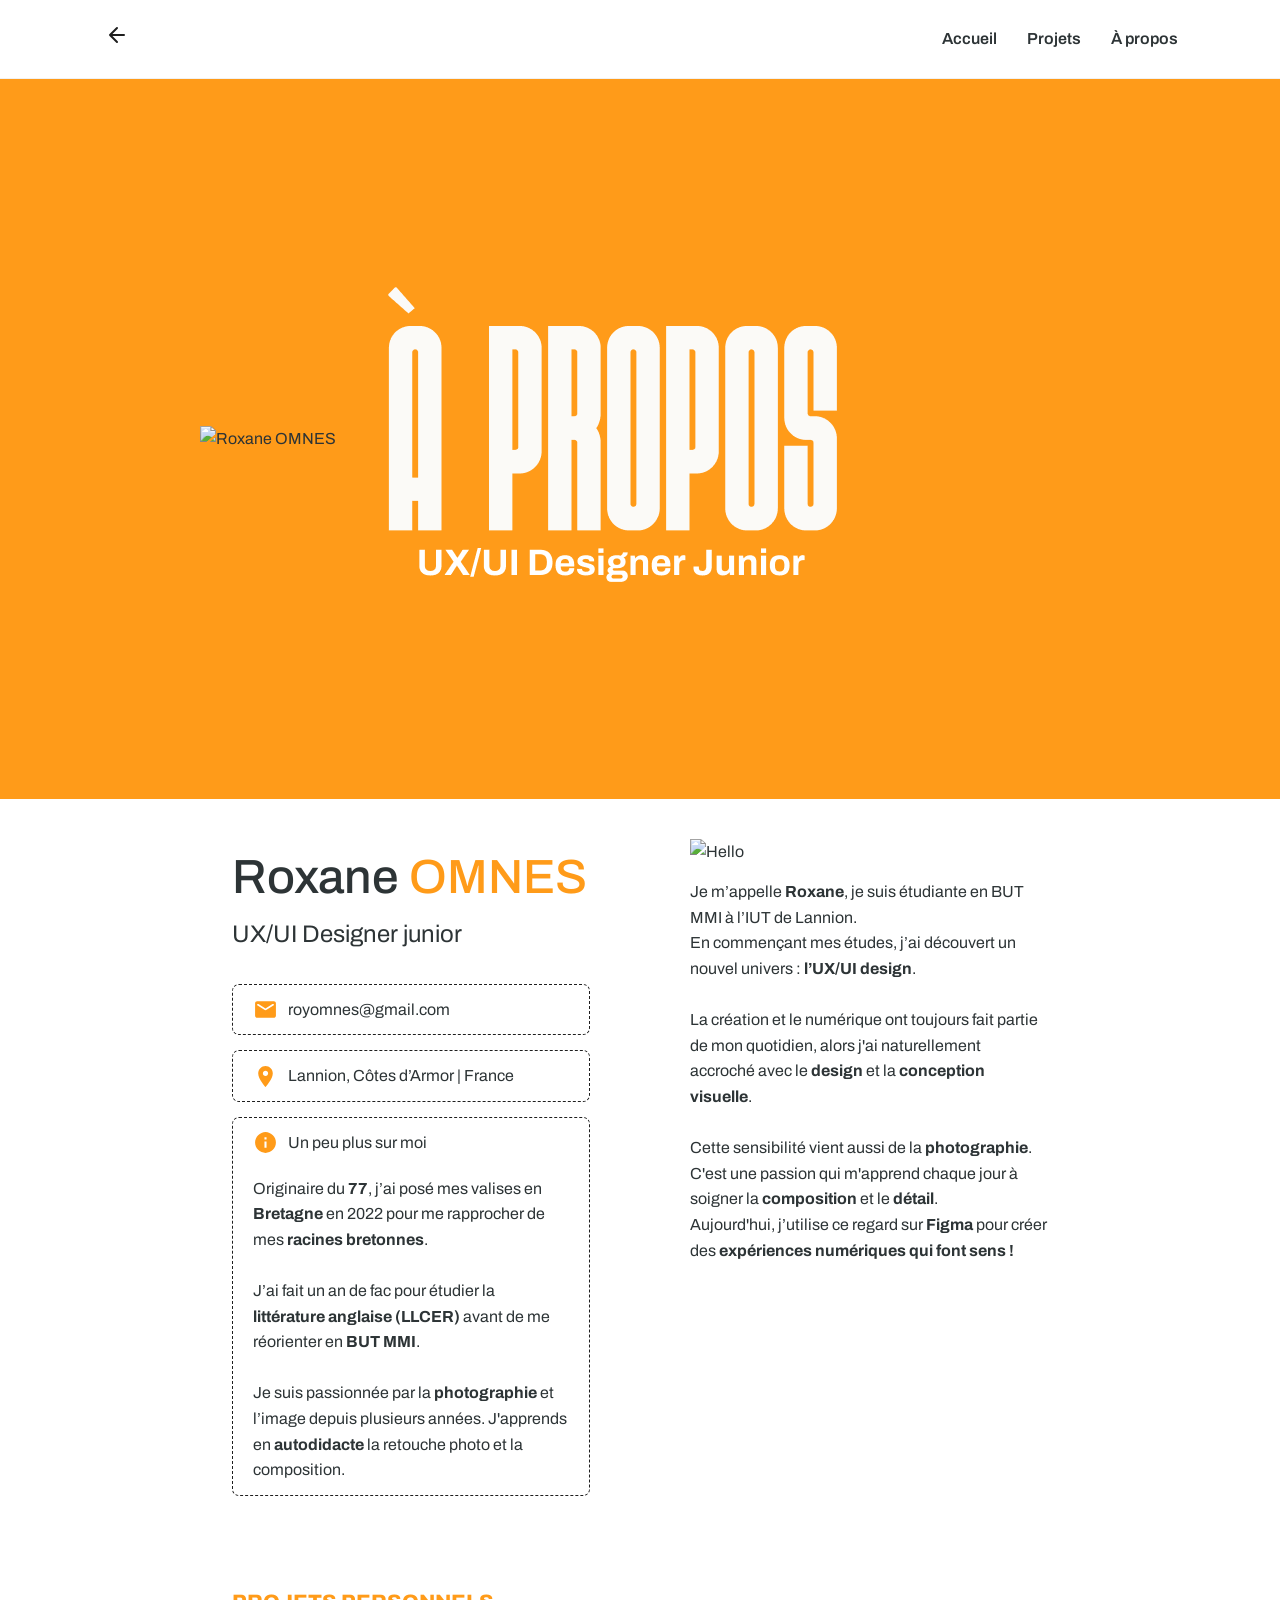
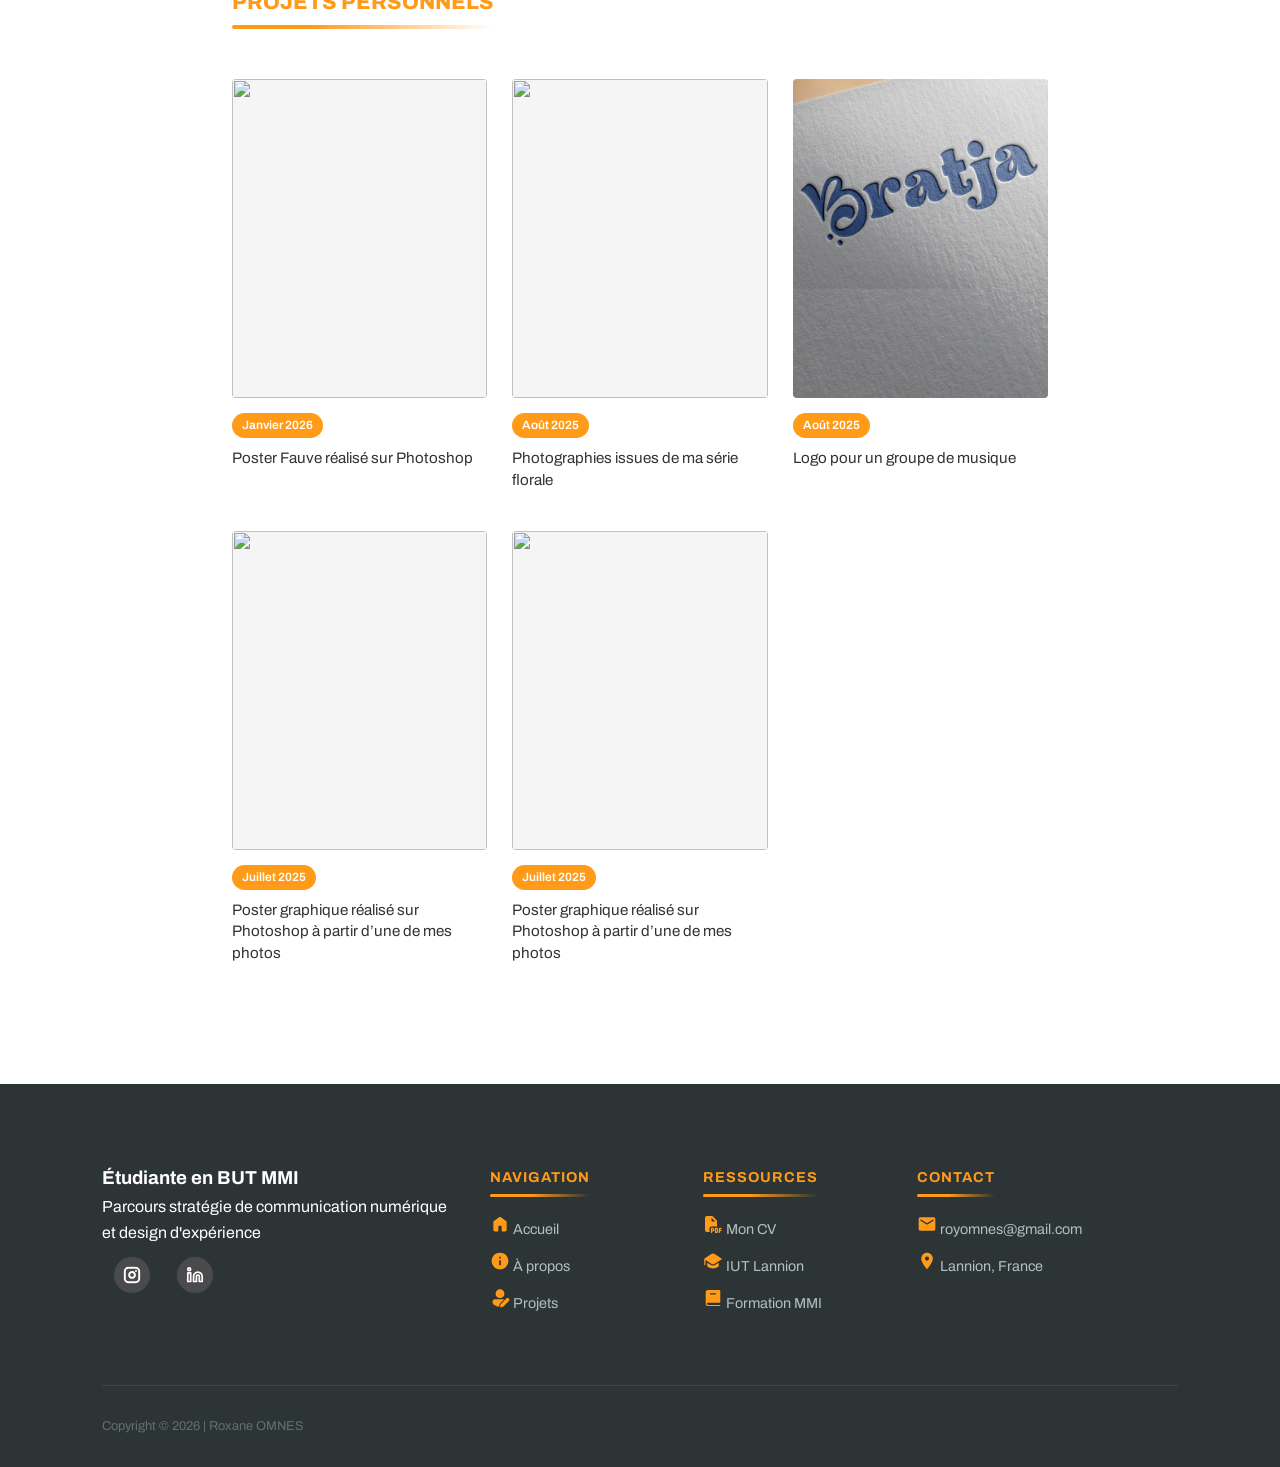
==== a-propos.html @ c8916474 "Add files via upload" ====
<!DOCTYPE html>
<html lang="en">

<head>
    <meta charset="UTF-8">
    <meta name="viewport" content="width=device-width, initial-scale=1.0">
    <title>À propos</title>
    <link href="https://fonts.googleapis.com/css2?family=Archivo:wght@300;400;600;800&display=swap" rel="stylesheet">
    <link rel="stylesheet" href="style.css">
    <link rel="stylesheet" href="a-propos.css">

</head>

<body>
    <header>
        <div class="retour">
            <a href="index.html"><img src="arrow-left.svg" alt="Retour"></a>
        </div>
        <nav>
            <ul>
                <li><a data-key="nav-home" href="index.html">Accueil</a></li>
                <li><a data-key="nav-projects" href="index.html#projects">Projets</a></li>
                <li><a data-key="nav-about" href="a-propos.html">À propos</a></li>
            </ul>
        </nav>
    </header>

    <section id="home" class="hero">
        <div class="hero-container">
            <div class="hero-image">
                <img src="images/photo.png" alt="Roxane OMNES" id="heroPhoto">
            </div>
            <div class="hero-content">
                <img src="images/a-propos-cover.png" alt="" class="hero-title-image">
            </div>
        </div>
    </section>

    <main class="container">
        <section class="sidebar">
            <div class="title-sidebar">
                <h1>Roxane <span class="highlight">OMNES</span></h1>
                <p class="job-title">UX/UI Designer junior</p>
            </div>

            <div class="info-boxes">
                <div class="box">
                    <img src="icons/icon_mail.svg" alt="Email" class="icon">
                    <p>royomnes@gmail.com</p>
                </div>

                <div class="box">
                    <img src="icons/icon_location.svg" alt="Location" class="icon">
                    <p>Lannion, Côtes d’Armor | France</p>
                </div>

                <div class="box large-box">
                    <div class="box-header">
                        <img src="icons/icon_a-propos.svg" alt="Location" class="icon">
                        <p>Un peu plus sur moi</p>
                    </div>
                    <p class="content">Originaire du <strong>77</strong>, j’ai posé mes valises en
                        <strong>Bretagne</strong> en 2022 pour me rapprocher de
                        mes <strong>racines bretonnes</strong>.
                        <br>
                        <br>

                        J’ai fait un an de fac pour étudier la <strong>littérature anglaise (LLCER)</strong> avant de me
                        réorienter en
                        <strong>BUT MMI</strong>.
                        <br>
                        <br>

                        Je suis passionnée par la <strong>photographie</strong> et l’image depuis plusieurs années.
                        J'apprends en <strong>autodidacte</strong> la retouche photo et la composition.

                    </p>
                </div>
            </div>
        </section>

        <section class="sidebar-right">
            <img class="hello-image" src="images/hello.png" alt="Hello">
            <p class="content">Je m’appelle <strong>Roxane</strong>, je suis étudiante en BUT MMI à l’IUT de Lannion.
                <br>
                En commençant mes études, j’ai découvert un nouvel univers : <strong>l’UX/UI design</strong>.
                <br>
                <br>
                La création et le numérique ont toujours fait partie de mon quotidien, alors j'ai naturellement accroché
                avec le <strong>design</strong> et la <strong>conception visuelle</strong>.
                <br>
                <br>
                Cette sensibilité vient aussi de la <strong>photographie</strong>. C'est une passion qui m'apprend
                chaque jour à soigner
                la <strong>composition</strong> et le <strong>détail</strong>.

                <br>
                Aujourd'hui, j’utilise ce regard sur <strong>Figma</strong> pour créer des <strong>expériences
                    numériques qui font sens !</strong>
            </p>
        </section>

    </main>

    <section class="container-galerie">
        <div class="context-grid">
            <div class="texte-contexte">
                <h2 class="title">PROJETS PERSONNELS</h2>
            </div>
        </div>
        <div class="projects-gallery-grid">
            <div class="gallery-item">
                <div class="gallery-image-container">
                    <img src="images/poster-fauve1.png" alt="">
                </div>
                <span class="year-badge"> Janvier 2026</span>
                <p class="gallery-description">Poster Fauve réalisé sur Photoshop </p>
            </div>
            <div class="gallery-item">
                <div class="gallery-image-container">
                    <img src="images/photo-galerie.png" alt="">
                </div>
                <span class="year-badge"> Août 2025</span>
                <p class="gallery-description">Photographies issues de ma série florale</p>
            </div>
            <div class="gallery-item">
                <div class="gallery-image-container">
                    <img src="images/bratja.png" alt="">
                </div>
                <span class="year-badge"> Août 2025</span>
                <p class="gallery-description">Logo pour un groupe de musique </p>
            </div>
            <div class="gallery-item">
                <div class="gallery-image-container">
                    <img src="images/amst-poster.png" alt="">
                </div>
                <span class="year-badge"> Juillet 2025</span>
                <p class="gallery-description">Poster graphique réalisé sur Photoshop à partir d’une de mes photos </p>
            </div>
            <div class="gallery-item">
                <div class="gallery-image-container">
                    <img src="images/poster-fleur.png" alt="">
                </div>
                <span class="year-badge"> Juillet 2025</span>
                <p class="gallery-description">Poster graphique réalisé sur Photoshop à partir d’une de mes photos </p>
            </div>
            
        </div>
    </section>
<footer class="footer">
        <div class="footer-grid">
            <div class="footer-brand">
                <h3 data-key="footer-desc-title">Étudiante en BUT MMI</h3>
                <p data-key="footer-desc-text">Parcours stratégie de communication numérique et design d'expérience</p>
                <div class="social-icons">
                    <a href="https://www.instagram.com/artheia._/"><img src="icons/icon_instagram.svg" alt="Instagram"
                            class="social-btn"></a>
                    <a href="https://www.linkedin.com/in/roxane-omnes/"><img src="icons/icon_linkedin.svg" alt="LinkedIn"
                            class="social-btn"></a>
                </div>
            </div>
            <div class="footer-col">
                <h4 class="footer-label">Navigation</h4>
                <div class="footer-link-group">
                    <a href="#home"><img src="icons/icon_accueil.svg" class="footer-icon"> <span
                            data-key="nav-home">Accueil</span></a>
                    <a href="a-propos.html"><img src="icons/icon_a-propos.svg" class="footer-icon"> <span data-key="nav-about">À
                            propos</span></a>
                    <a href="#projects"><img src="icons/icon_projets.svg" class="footer-icon"> <span
                            data-key="nav-projects">Projets</span></a>
                </div>
            </div>
            <div class="footer-col">
                <h4 class="footer-label">Ressources</h4>
                <div class="footer-link-group">
                    <a href="#"><img src="icons/icon_cv.svg" class="footer-icon"> Mon CV</a>
                    <a href="https://iut-lannion.univ-rennes.fr/"><img src="icons/icon_iut.svg" class="footer-icon"> IUT
                        Lannion</a>
                    <a
                        href="https://www.onisep.fr/ressources/univers-formation/formations/post-bac/but-metiers-du-multimedia-et-de-l-internet-parcours-strategie-de-communication-numerique-et-design-d-experience"><img
                            src="icons/icon_mmi.svg" class="footer-icon"> Formation MMI</a>
                </div>
            </div>
            <div class="footer-col">
                <h4 class="footer-label">Contact</h4>
                <div class="footer-link-group">
                    <p><img src="icons/icon_mail.svg" class="footer-icon"> royomnes@gmail.com</p>
                    <p><img src="icons/icon_location.svg" class="footer-icon"> Lannion, France</p>
                </div>
            </div>
        </div>
        <div class="footer-bottom">
            <p>Copyright © 2026 | Roxane OMNES</p>
        </div>
    </footer>
</body>
---- style.css ----
:root {
    --primary: #FF9B19;
    --bg-white: #ffffff;
    --bg-subtle: #f8f9fa;
    --text-main: #2d3436;
    --text-muted: #636e72;
    --card-shadow: 0 10px 30px rgba(0, 0, 0, 0.05);
}

* {
    box-sizing: border-box;
    margin: 0;
    padding: 0;
}

html {
    scroll-behavior: smooth;
}

body {
    background-color: var(--bg-white);
    color: var(--text-main);
    font-family: 'Archivo', sans-serif;
    line-height: 1.6;
}


.archivo-font {
    font-family: 'Archivo', sans-serif;
    font-size: 1.2rem;
    color: var(--text-muted);
    margin-top: 10px;
}
.logo {
    display:flex;
}
.dot{
    color: var(--primary);
}
.highlight {
    color: var(--primary);
}

.container {
    padding: 0px 15%;
    margin-bottom: 30px;
}


header {
    padding: 20px 8%;
    display: flex;
    justify-content: space-between;
    align-items: center;
    position: sticky;
    top: 0;
    background: rgba(255, 255, 255, 0.95);
    backdrop-filter: blur(10px);
    z-index: 1000;
    border-bottom: 1px solid #f1f1f1;
}

nav ul {
    display: flex;
    gap: 30px;
    list-style: none;
    align-items: center;
}

nav a {
    text-decoration: none;
    color: var(--text-main);
    font-weight: 600;
    transition: 0.3s;
}

nav a:hover {
    color: var(--primary);
}


.lang-container {
    display: flex;
    align-items: center;
    gap: 8px;
    font-weight: 800;
    font-size: 0.85rem;
}

.lang-link {
    cursor: pointer;
    color: #ccc;
    transition: 0.3s;
}

.lang-link.active {
    color: var(--primary);
}

.separator {
    color: #eee;
}

.binome{
    font-style: italic;
    font-size: 1rem;;
}
.binome a {
    color: var(--primary);
    text-decoration: none;
    font-weight: 600;
}
.title {
    color: var(--primary);
    font-size:1.3rem;
    font-weight: 800;
    position: relative;
    display: inline-block;
    margin-top: 50px;
    margin-bottom: 50px;
    text-transform: uppercase;
}

.title::after {
    content: '';
    position: absolute;
    bottom: -10px;
    left: 0;
    width: 100%;
    height: 4px;
    background: linear-gradient(to right, var(--primary) 0%, var(--primary) 30%, transparent 100%);
    border-radius: 2px;
}


.hero {
    height: 80vh; 
    display: flex;
    align-items: center;
    justify-content: center;
    background-color: #FF9B19;
}

.hero-container {
    display: flex;
    align-items: center;
    gap: 50px; 
    max-width: 1200px;
    margin-left: 200px; 
    width: 90%;
}

.hero-image img {
    max-width: 900px; 
    height: auto;
    display: block;
}

.hero-content {
    text-align: left; 
}


@media (max-width: 768px) {
    .hero-container {
        flex-direction: column;
        text-align: center;
    }
    .hero-content {
        text-align: center;
    }
}

.skills-grid {
    display: grid;
    grid-template-columns: repeat(auto-fit, minmax(220px, 1fr));
    gap: 20px;
}

.skill-card {
    background: #fdfdfd;
    padding: 20px;
    border-radius: 20px;
    text-align: center;
    border: 1px solid #f1f1f1;
    transition: 0.4s;
}


.skill-icon {
    width: 50px;
    height: 50px;
    margin-bottom: 20px;
    object-fit: contain;
}

.filter-container {
    display: flex;
    gap: 15px;
    margin-bottom: 40px;
    justify-content: flex-start;
}

.filter-btn {
    padding: 10px 25px;
    border: 2px solid var(--primary);
    background: transparent;
    color: var(--primary);
    border-radius: 50px;
    cursor: pointer;
    font-weight: 700;
    transition: all 0.3s ease;
    font-family: 'Archivo', sans-serif;
}

.filter-btn:hover, .filter-btn.active {
    background: var(--primary);
    color: white;
}
.projects-grid {
    display: grid;
    grid-template-columns: repeat(auto-fill, minmax(380px, 1fr));
    gap: 35px;
}

.project-card {
    background: var(--bg-white);
    border-radius: 24px;
    overflow: hidden;
    border: 1px solid #f1f1f1;
    transition: 0.4s;
    cursor: pointer;
    display: block;
    text-decoration: none;
    color: inherit;
}

.project-card:hover {
    transform: translateY(-12px);
    box-shadow: 0 20px 40px rgba(0, 0, 0, 0.08);
}

.project-img-container {
    position: relative;
    height: 260px;
}

.project-img {
    width: 100%;
    height: 100%;
    background-size: cover;
    background-position: center;
    transition: 0.5s;
}

.project-card:hover .project-img {
    transform: scale(1.05);
}

.project-tag {
    position: absolute;
    top: 20px;
    left: 20px;
    background: rgba(36, 41, 46, 0.9);
    color: white;
    padding: 6px 16px;
    border-radius: 50px;
    font-size: 0.75rem;
    font-weight: 600;
}

.project-info {
    padding: 30px;
}

.project-date {
    color: var(--primary);
    font-weight: 700;
    font-size: 0.8rem;
    text-transform: uppercase;
}

.project-info h3 {
    font-size: 1.6rem;
    margin: 5px 0 10px;
}

.project-info p {
    color: var(--text-muted);
    font-size: 0.95rem;
}

.modal {
    display: none;
    position: fixed;
    inset: 0;
    background: rgba(255, 255, 255, 0.98);
    z-index: 2000;
    padding: 50px;
    overflow-y: auto;
}

.modal-content {
    max-width: 1000px;
    margin: auto;
    padding: 40px;
}

.cs-hero {
    height: 450px;
    background-size: cover;
    background-position: center;
    border-radius: 30px;
    display: flex;
    align-items: flex-end;
    margin-bottom: 50px;
    overflow: hidden;
}

.cs-hero-content {
    background: linear-gradient(transparent, rgba(0,0,0,0.8));
    width: 100%;
    padding: 50px;
    color: white;
}

.cs-content-grid {
    display: grid;
    grid-template-columns: 2fr 1fr;
    gap: 60px;
}

.cs-section { margin-bottom: 50px; }
.cs-section h2 { margin-bottom: 20px; font-size: 2rem; }

.cs-process-steps {
    display: grid;
    grid-template-columns: repeat(auto-fit, minmax(150px, 1fr));
    gap: 20px;
}

.step-card {
    background: var(--bg-subtle);
    padding: 20px;
    border-radius: 15px;
    border-left: 4px solid var(--primary);
}
.conclusion{
    margin-bottom :40px;
}
.cs-sidebar {
    position: sticky;
    top: 120px;
    height: fit-content;
}

.sidebar-box {
    background: #fff;
    border: 1px solid #eee;
    padding: 25px;
    border-radius: 20px;
    margin-bottom: 20px;
}

.cs-image-placeholder {
    width: 100%;
    height: 400px;
    background: #f0f0f0;
    margin-top: 20px;
    border-radius: 20px;
    display: flex;
    align-items: center;
    justify-content: center;
    color: #999;
}

.close-btn {
    position: absolute;
    top: 30px;
    right: 40px;
    font-size: 3rem;
    cursor: pointer;
}
.social-btn {
    width: 60px; 
    height: 60px; 
    padding: 12px;
    cursor: pointer;
}

.footer {
    background: #2d3436;
    color: white;
    padding: 80px 8% 30px;
    width : 100%;
}

.footer-grid {
    display: grid;
    grid-template-columns: 2fr 1fr 1fr 1.5fr;
    gap: 40px;
}

.footer-label {
    color: var(--primary);
    text-transform: uppercase;
    font-size: 0.9rem;
    letter-spacing: 1px;
    margin-bottom: 25px;
    position: relative;
    display: inline-block;
}

.footer-label::after {
    content: '';
    position: absolute;
    bottom: -8px;
    left: 0;
    width: 100%;
    height: 3px;
    background: linear-gradient(to right, var(--primary) 0%, var(--primary) 40%, transparent 100%);
    border-radius: 2px;
}
.footer-icon {
    width: 20px;  
    height: 20px;
    object-fit: contain;
    transition: transform 0.3s ease;
}

.footer-col a,
.footer-col p {
    display: block;
    color: #b2bec3;
    text-decoration: none;
    margin-bottom: 10px;
    font-size: 0.9rem;
}

.footer-bottom {
    margin-top: 60px;
    padding-top: 30px;
    border-top: 1px solid #444;
    display: flex;
    justify-content: space-between;
    font-size: 0.8rem;
    color: #636e72;
}

/* ----------------------------- */
/* Responsive adjustments (1024px & 768px) */
/* ----------------------------- */

/* Ensure projects gallery grid follows requested breakpoints if present */
.projects-gallery-grid {
    grid-template-columns: repeat(3, 1fr);
}

@media (max-width: 1024px) {
    .projects-gallery-grid { grid-template-columns: repeat(2, 1fr); }
    .projects-grid { grid-template-columns: repeat(2, 1fr); }
    .hero-container { gap: 30px; max-width: 1000px; margin-left: 80px; }
    .context-mockup img{display: none;}

}

@media (max-width: 768px) {
    /* Projects grid collapse to single column */
    .projects-gallery-grid { grid-template-columns: 1fr; }
    .projects-grid { grid-template-columns: 1fr; }

    /* Hero: stack, center and reduce sizes to avoid overflow */
    .hero {
        height: auto;
        padding: 20px 0;
    }
    .hero-container {
        flex-direction: row;
        margin-left: 0;
        gap: 10px;
        padding: 0 4%;
        align-items: center;
    }
    .hero-image {
        width: 50%;
        display: flex;
        justify-content: center;
        align-items: center;
    }
    .hero-image img {
        max-width: 250px; 
        width: 100%;
        height: auto;
        display: block;
    }
    .hero-content .hero-title-image {
        width: 100%;
        max-width: 420px;
        text-align: center;
        padding: 0 6px;
    }
.hero-content
    .hero-content h1 { font-size: 1.4rem; margin-bottom: 6px; }
    .hero-content h2 { font-size: 1.05rem; margin-bottom: 6px; }
    .hero-content p { font-size: 0.9rem; }

    /* Methodology / workflow bar: stack vertically and keep visible */
    .methodology-bar {
        display: flex;
        gap: 12px;
        background: #000;
        color: #fff;
        padding: 12px 14px;
        border-radius: 6px;
        align-items: center;
    }
    .methodology-bar > * { width: 100%; }
    .methodology-bar { flex-direction: column; align-items: flex-start; }
}

/* Small safety helpers */
.hero-content, .project-info, .gallery-description { word-break: break-word; hyphens: auto; }

@media (max-width: 1028px) {
    /* Remove large left margin on hero for slightly-smaller screens */
    .hero-container { margin-left: 0; }
}
---- a-propos.css ----
.container {
    display: flex;
    margin: 40px ;
    gap: 100px;
}


.sidebar {   
    flex: 1;
}
.title-sidebar {
    display: flex;
    flex-direction: column;
    align-items: flex-start;
}
h1 {
    font-size: 3rem;
    font-weight: 500;
}


.job-title {
    font-size: 1.5rem;
    margin-bottom: 30px;
}


.info-boxes {
    display: flex;
    flex-direction: column;
    gap: 15px;
}

.box {
    border: 1.3px dashed #1E1E1E;
    border-radius: 7px;
    padding: 12px 20px;
    display: flex;
    align-items: center;
    gap: 10px;
}

.large-box {
    flex-direction: column;
    align-items: flex-start;

}

.box-header {
    display: flex;
    align-items: center;
    gap: 10px;
    margin-bottom: 10px;
}
.icon{
    width : 25px;
    height : 25px;
}
.icon-info {
   
    color: white;
    display: flex;
    align-items: center;
    justify-content: center;
    font-size: 0.8rem;
}


.sidebar-right {
    flex: 1;
    display: flex;
    flex-direction: column;
    justify-content: flex-start;
    gap : 15px;
}

.hello-image {
width: 50%;
    height: auto; 
}
      

.container-galerie{
   display: flex;
   flex-direction: column;
    margin: 40px ;
    gap: 10px; 
    padding : 0px 15%;
}
/* Grille de la galerie */
.projects-gallery-grid {
    display: grid;
    grid-template-columns: repeat(3, 1fr); /* 3 colonnes comme sur l'image */
    gap: 40px 25px; /* Espace entre les éléments */
    margin-bottom: 80px;
}

.gallery-item {
    display: flex;
    flex-direction: column;
    align-items: flex-start;
}

/* Conteneur image pour uniformiser les tailles */
.gallery-image-container {
    width: 100%;
    aspect-ratio: 4 / 5; /* Format portrait respecté */
    border-radius: 4px;
    overflow: hidden;
    margin-bottom: 15px;
    background: #f5f5f5;
}

.gallery-image-container img {
    width: 100%;
    height: 100%;
    object-fit: cover; /* L'image remplit le cadre sans déformation */
    transition: transform 0.3s ease;
}


/* Badge de l'année */
.year-badge {
    background-color: #FF9B19;
    color: white;
    font-family: 'Archivo', sans-serif;
    font-weight: 600;
    font-size: 0.75rem; /* smaller text */
    padding: 3px 10px; /* tighter padding */
    border-radius: 20px;
    margin-bottom: 10px;
}

/* Description sous l'image */
.gallery-description {
    font-family: 'Archivo', sans-serif;
    font-size: 0.95rem;
    line-height: 1.4;
    color: #333;
    margin: 0;
}

/* Responsive : passage à 2 colonnes sur tablette et 1 sur mobile */
@media (max-width: 1024px) {
    .container {
        padding : 50px;
    }
    .container-galerie {
         padding : 50px ;
    }
}

/* Use 2 columns only below 1024px so at 1024px the grid stays 3 columns */
@media (max-width: 1023px) {
    .projects-gallery-grid { grid-template-columns: repeat(2, 1fr); }
}

@media (max-width: 768px) {
    .projects-gallery-grid { grid-template-columns: repeat(2, 1fr); }
    .section-title-orange { text-align: center; }
    .title-sidebar h1{ font-size: 2rem;}
    .container {gap: 25px;}
}
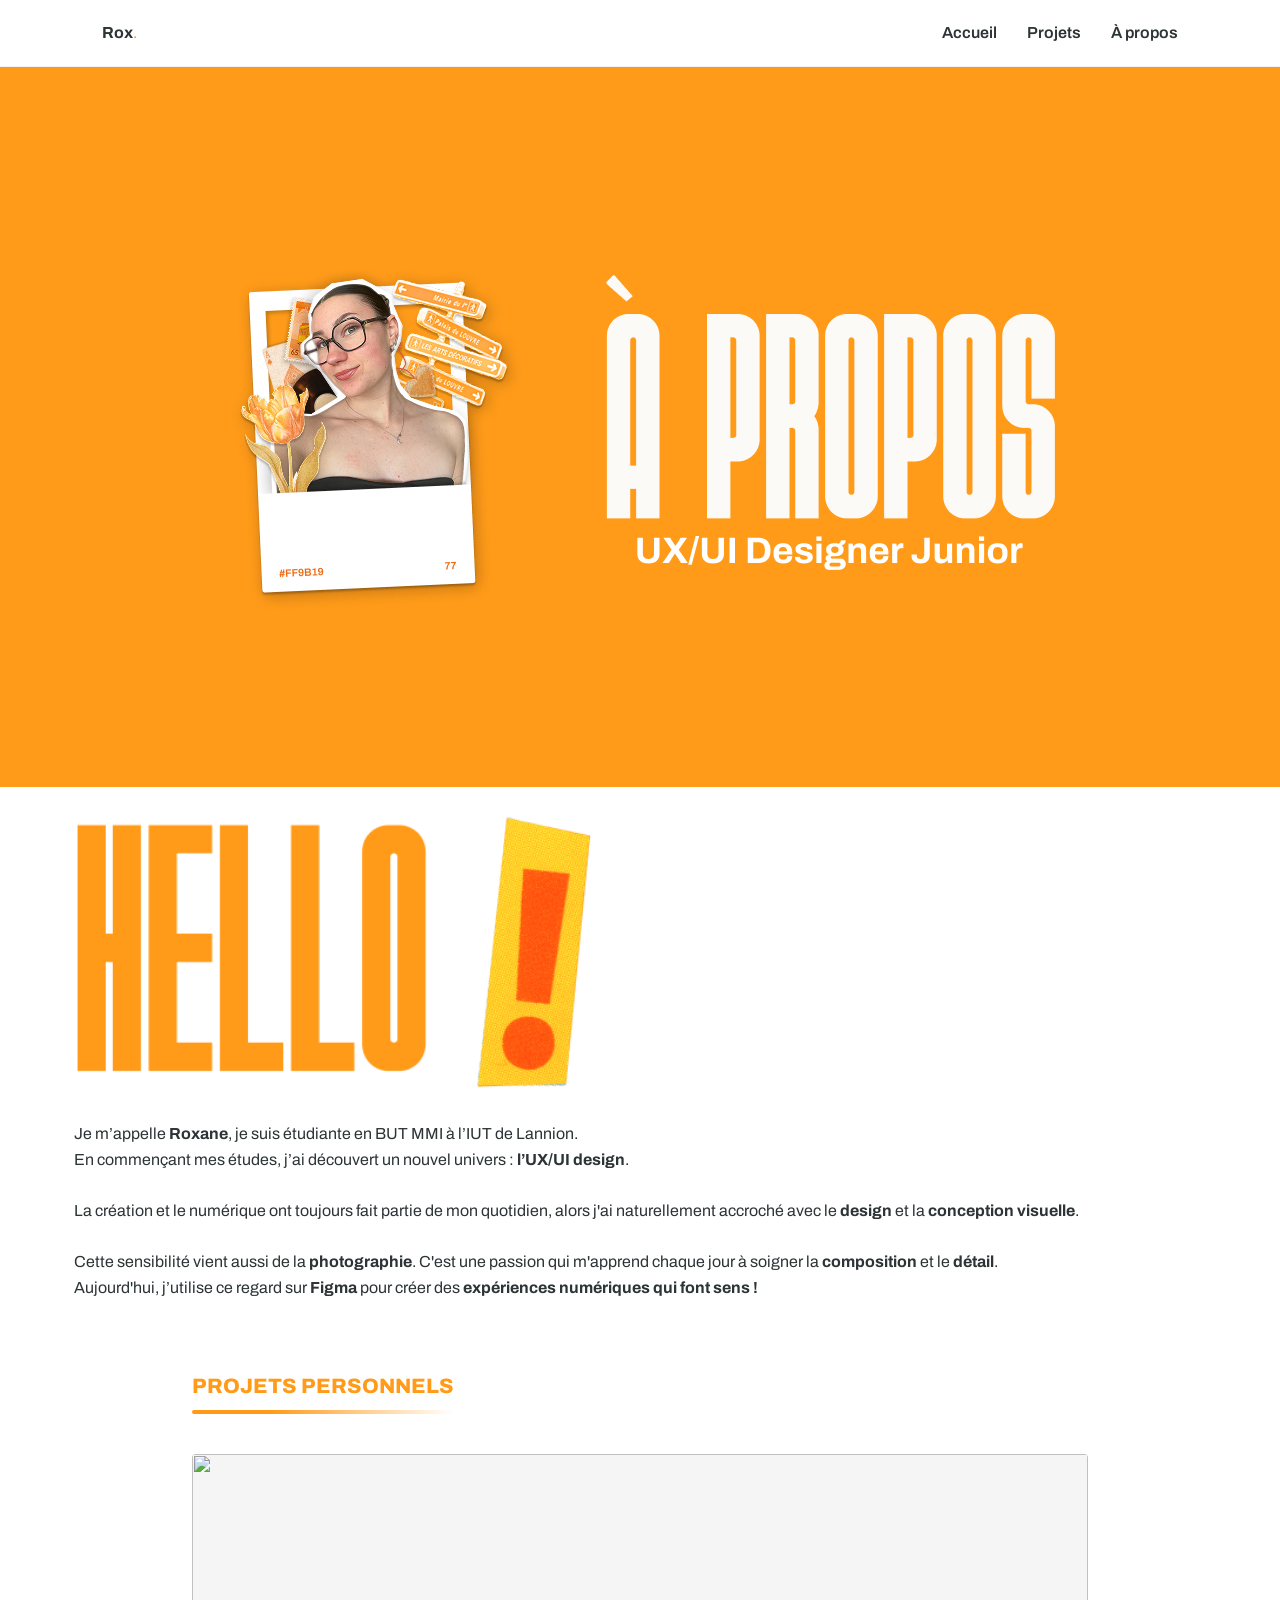
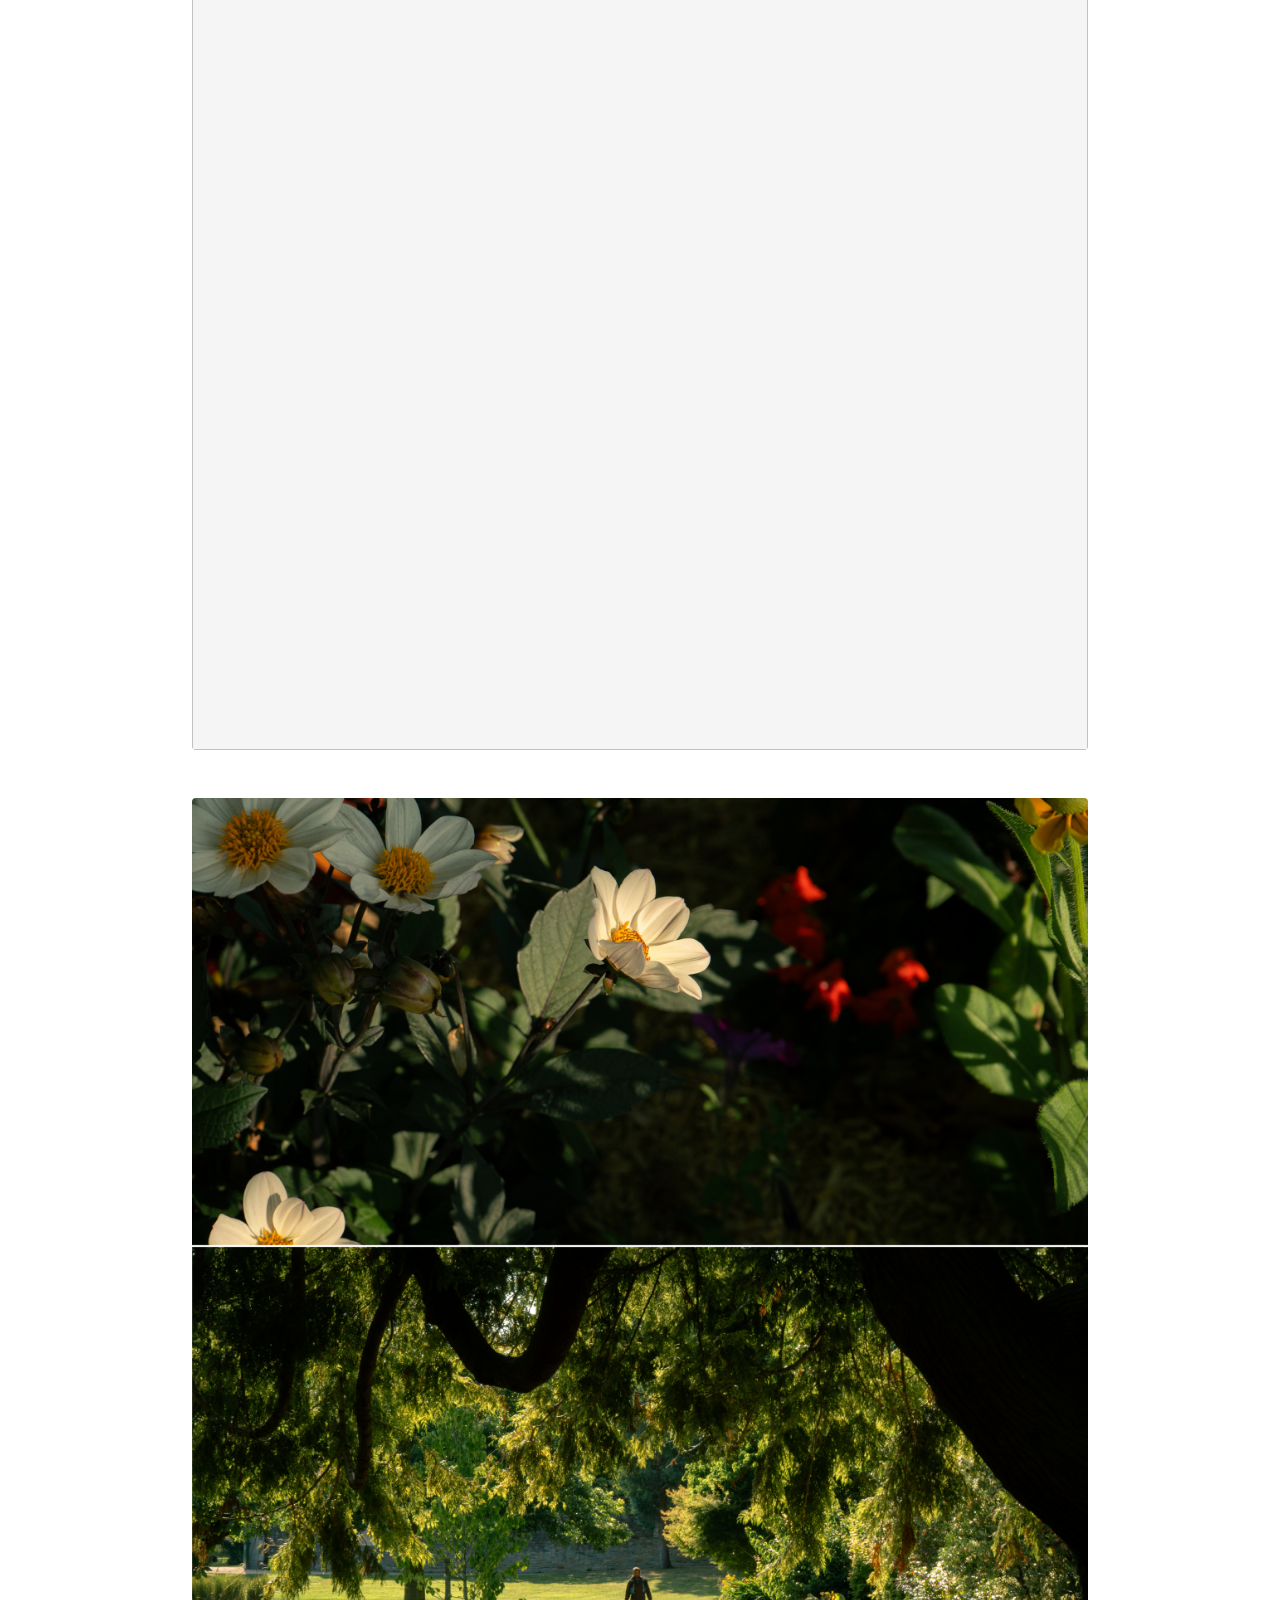
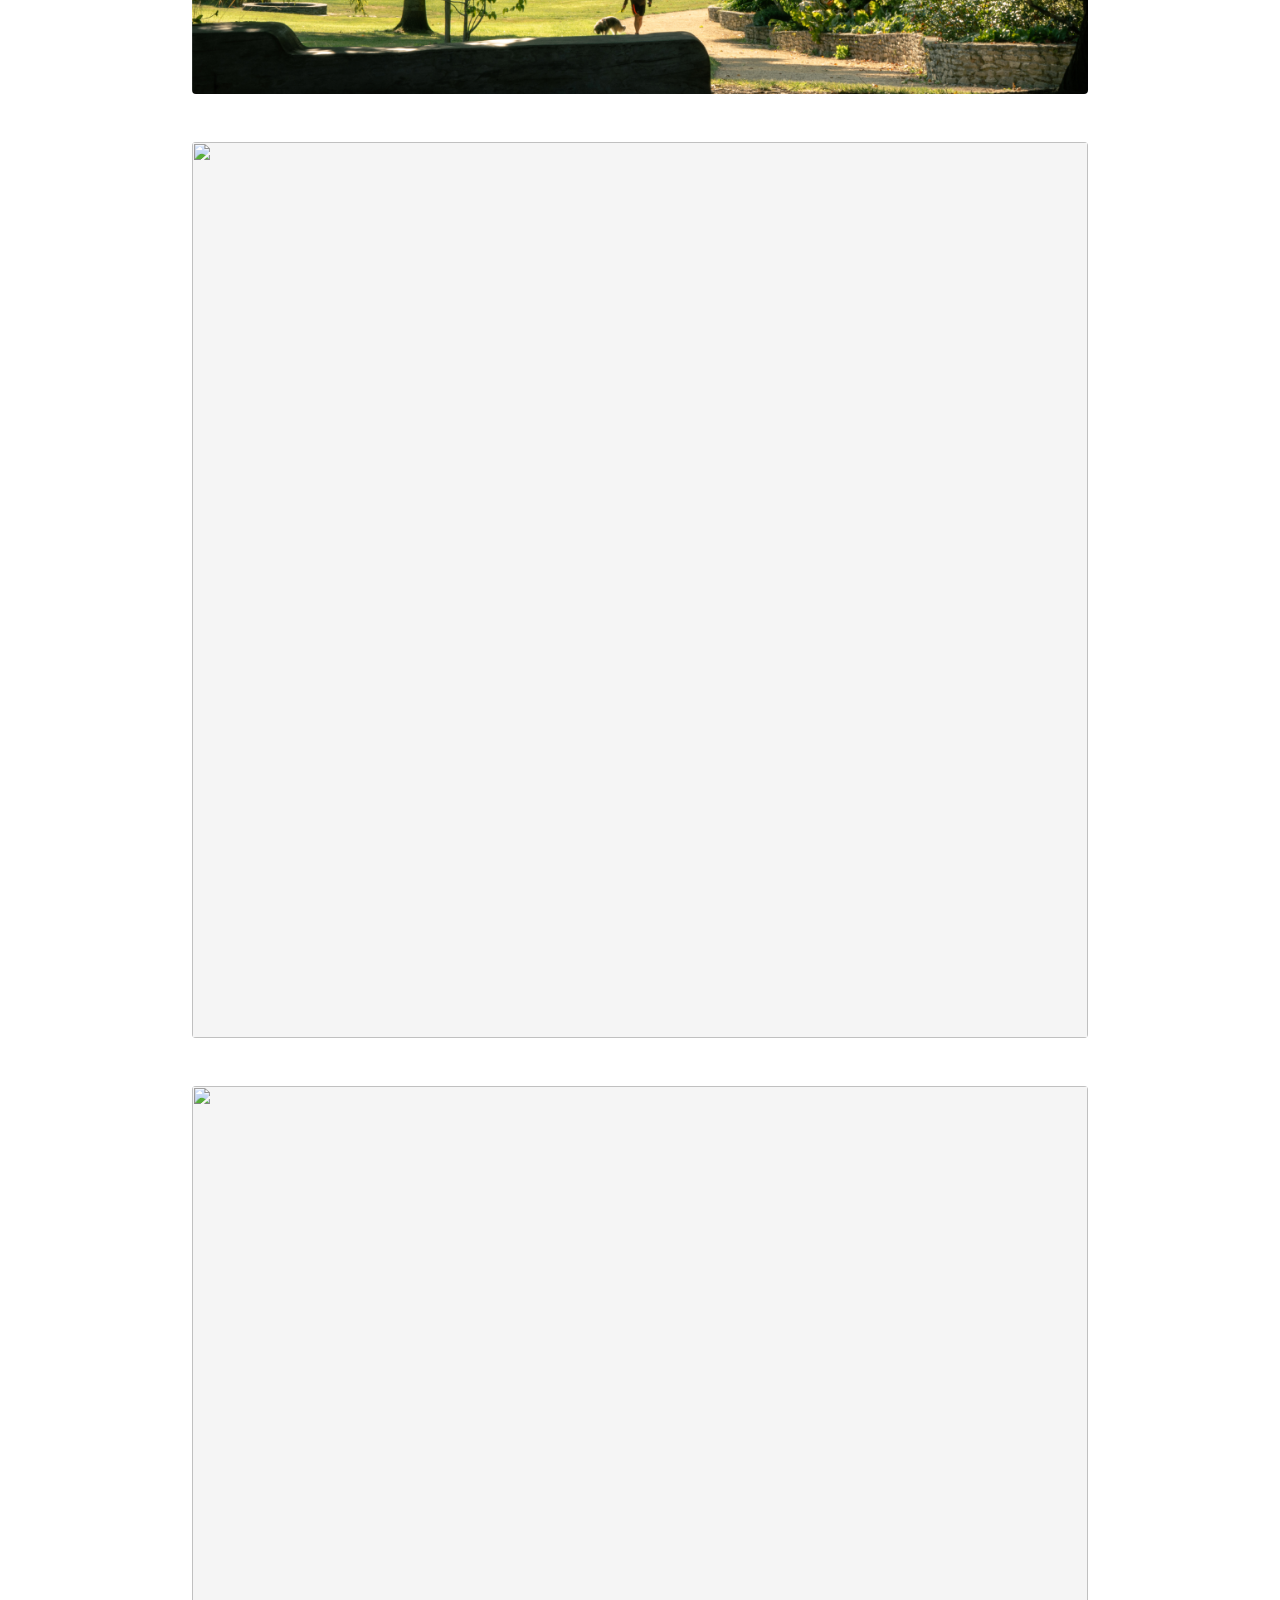
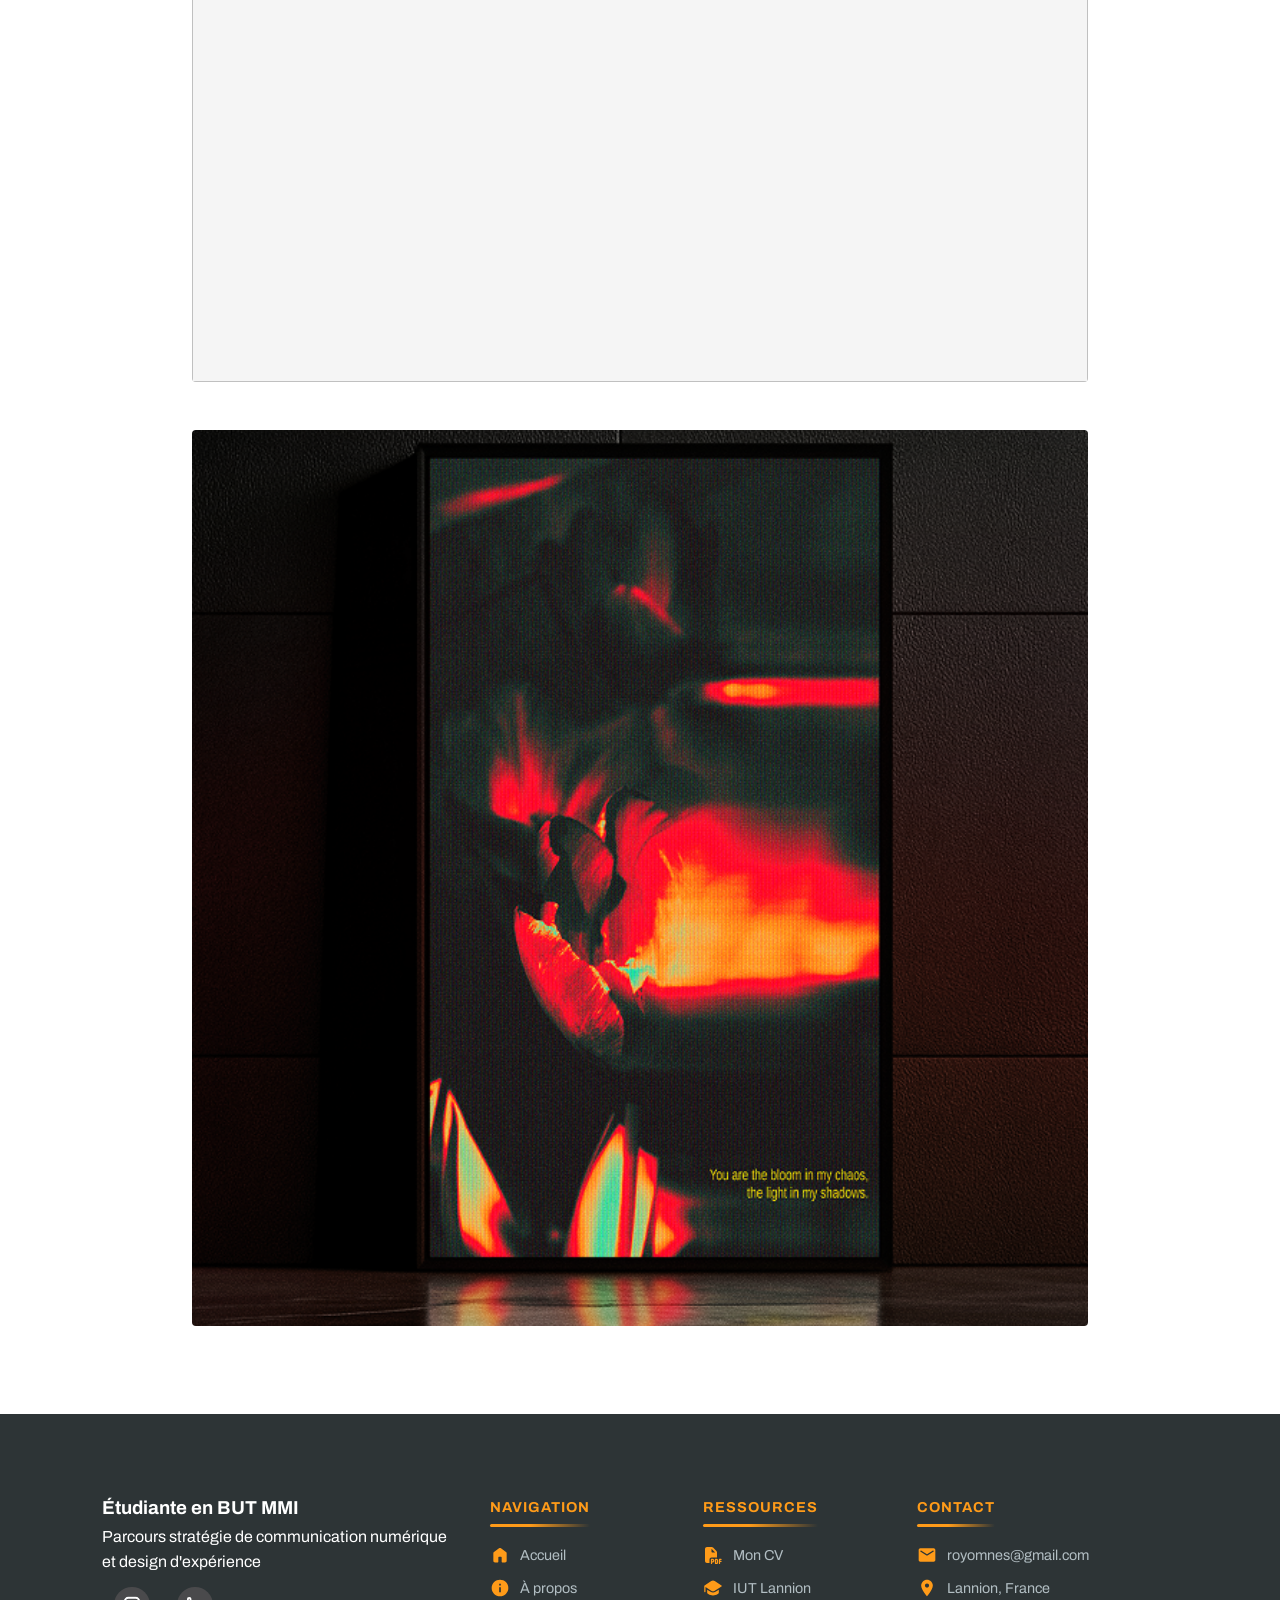
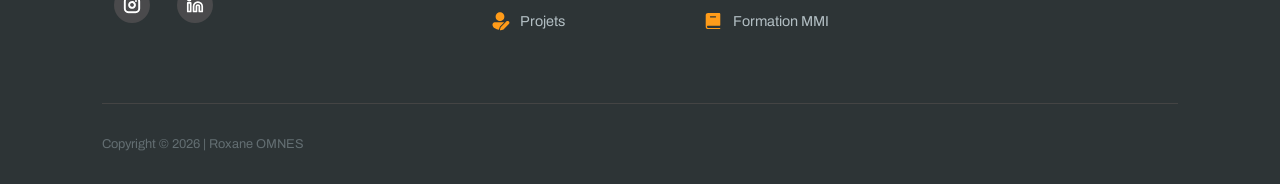
==== commit 483f7f49: "Update" ====
--- a/a-propos.html
+++ b/a-propos.html
@@ -13,18 +13,24 @@
 
 <body>
     <header>
-        <div class="retour">
-            <a href="index.html"><img src="arrow-left.svg" alt="Retour"></a>
-        </div>
+        <div class="logo">
+            <strong>Rox</strong>
+            <div class="dot">.</div>
+            </div>
         <nav>
             <ul>
-                <li><a data-key="nav-home" href="index.html">Accueil</a></li>
+                <li><a data-key="nav-home" href="index.html#home">Accueil</a></li>
                 <li><a data-key="nav-projects" href="index.html#projects">Projets</a></li>
                 <li><a data-key="nav-about" href="a-propos.html">À propos</a></li>
+               
             </ul>
         </nav>
+        <button class="burger-menu" aria-label="Toggle menu">
+            <span></span>
+            <span></span>
+            <span></span>
+        </button>
     </header>
-
     <section id="home" class="hero">
         <div class="hero-container">
             <div class="hero-image">
@@ -109,40 +115,43 @@
             </div>
         </div>
         <div class="projects-gallery-grid">
-            <div class="gallery-item">
+            <div class="gallery-item" data-description="Je suis une grande fan de Fauve ≠, un collectif d'artistes que que j'admire depuis des années. 
+            Ce poster reprend les couleurs du groupes et leur style graphique poour mettre en avant un de leur EP.   ">
                 <div class="gallery-image-container">
                     <img src="images/poster-fauve1.png" alt="">
                 </div>
                 <span class="year-badge"> Janvier 2026</span>
-                <p class="gallery-description">Poster Fauve réalisé sur Photoshop </p>
-            </div>
-            <div class="gallery-item">
+                <p class="gallery-description">Poster Fauve</p>
+            </div>
+            <div class="gallery-item" data-description="Depuis longtemps, la photographie est un domaine qui m'inspire.
+            Ce bout de ma série floral montre un aspect de ma vision en tant que photographe : la nature, les jeux de lumières et les couleurs. ">
                 <div class="gallery-image-container">
                     <img src="images/photo-galerie.png" alt="">
                 </div>
                 <span class="year-badge"> Août 2025</span>
-                <p class="gallery-description">Photographies issues de ma série florale</p>
-            </div>
-            <div class="gallery-item">
-                <div class="gallery-image-container">
-                    <img src="images/bratja.png" alt="">
+                <p class="gallery-description">Photographies</p>
+            </div>
+            <div class="gallery-item" data-description="Dans le but d'offrir des places de concert pour Aupinard, j'ai voulu marquer le coup en créant un design spécialement pour l'occasion !">
+                <div class="gallery-image-container">
+                    <img src="images/aupinard.png" alt="">
                 </div>
                 <span class="year-badge"> Août 2025</span>
-                <p class="gallery-description">Logo pour un groupe de musique </p>
-            </div>
-            <div class="gallery-item">
+                <p class="gallery-description">Ticket de concert </p>
+            </div>
+            <div class="gallery-item" data-description="Pour apprendre à utiliser Photoshop, j'ai commencé à créer des poster à partir de mes propres photos pour leur donner un aspect totalement différent en jouant sur les couleurs et la texture.">
                 <div class="gallery-image-container">
                     <img src="images/amst-poster.png" alt="">
                 </div>
                 <span class="year-badge"> Juillet 2025</span>
-                <p class="gallery-description">Poster graphique réalisé sur Photoshop à partir d’une de mes photos </p>
-            </div>
-            <div class="gallery-item">
+                <p class="gallery-description">Poster graphique</p>
+            </div>
+            <div class="gallery-item" data-description="Pour apprendre à utiliser Photoshop, j'ai réalisé ce poster à partir d'une de mes photos. 
+            J'ai utilisé des filtres, des courbes de couleur et du grain pour avoir ce résultat.">
                 <div class="gallery-image-container">
                     <img src="images/poster-fleur.png" alt="">
                 </div>
                 <span class="year-badge"> Juillet 2025</span>
-                <p class="gallery-description">Poster graphique réalisé sur Photoshop à partir d’une de mes photos </p>
+                <p class="gallery-description">Poster graphique</p>
             </div>
             
         </div>
@@ -193,4 +202,19 @@
             <p>Copyright © 2026 | Roxane OMNES</p>
         </div>
     </footer>
+    
+    <!-- Modal pour les projets personnels -->
+    <div id="projectModal" class="modal">
+        <div class="modal-content">
+            <span class="close-modal">&times;</span>
+            <div id="modalImageContainer"></div>
+            <div id="modalTextContainer">
+                <h3 id="modalTitle"></h3>
+                <p id="modalDescription"></p>
+            </div>
+        </div>
+    </div>
+
+    <script src="script.js"></script>
+</body>
 </body>
--- a/style.css
+++ b/style.css
@@ -31,19 +31,29 @@
     color: var(--text-muted);
     margin-top: 10px;
 }
+
 .logo {
-    display:flex;
-}
-.dot{
+    display: flex;
+}
+
+.dot {
     color: var(--primary);
 }
+
 .highlight {
     color: var(--primary);
 }
 
 .container {
-    padding: 0px 15%;
-    margin-bottom: 30px;
+    max-width: 1200px;
+    margin: 0 auto 30px;
+    padding: 0 5%;
+}
+
+@media (max-width: 390px) {
+    .container {
+        margin-bottom: 16px;
+    }
 }
 
 
@@ -101,18 +111,21 @@
     color: #eee;
 }
 
-.binome{
+.binome {
     font-style: italic;
-    font-size: 1rem;;
-}
+    font-size: 1rem;
+    ;
+}
+
 .binome a {
     color: var(--primary);
     text-decoration: none;
     font-weight: 600;
 }
+
 .title {
     color: var(--primary);
-    font-size:1.3rem;
+    font-size: 1.3rem;
     font-weight: 800;
     position: relative;
     display: inline-block;
@@ -120,7 +133,11 @@
     margin-bottom: 50px;
     text-transform: uppercase;
 }
-
+@media (max-width: 390px) {
+    .title h2 {
+        font-size:1rem;
+    }
+}
 .title::after {
     content: '';
     position: absolute;
@@ -134,7 +151,7 @@
 
 
 .hero {
-    height: 80vh; 
+    height: 80vh;
     display: flex;
     align-items: center;
     justify-content: center;
@@ -143,29 +160,36 @@
 
 .hero-container {
     display: flex;
+    flex-direction: row;
     align-items: center;
-    gap: 50px; 
+    gap: 50px;
     max-width: 1200px;
-    margin-left: 200px; 
-    width: 90%;
+    /*width: 90%;*/
 }
 
 .hero-image img {
-    max-width: 900px; 
+    max-width: 900px;
     height: auto;
     display: block;
 }
 
 .hero-content {
-    text-align: left; 
+    text-align: left;
+}
+
+@media (max-width: 390px) {
+    .hero-content {
+        width: 60%;
+    }
 }
 
 
 @media (max-width: 768px) {
     .hero-container {
-        flex-direction: column;
         text-align: center;
-    }
+        zoom: 0.5;
+    }
+
     .hero-content {
         text-align: center;
     }
@@ -173,8 +197,15 @@
 
 .skills-grid {
     display: grid;
-    grid-template-columns: repeat(auto-fit, minmax(220px, 1fr));
-    gap: 20px;
+    grid-template-columns: repeat(auto-fit, minmax(120px, 1fr));
+    gap: 15px;
+}
+
+@media (max-width: 390px) {
+    .skills-grid {
+        grid-template-columns: repeat(2, 1fr);
+        gap: 10px;
+    }
 }
 
 .skill-card {
@@ -186,6 +217,13 @@
     transition: 0.4s;
 }
 
+@media (max-width: 390px) {
+    .skill-card {
+        padding: 6px;
+        border-radius: 8px;
+    }
+}
+
 
 .skill-icon {
     width: 50px;
@@ -194,11 +232,46 @@
     object-fit: contain;
 }
 
+@media (max-width: 390px) {
+    .skill-icon {
+        width: 24px;
+        height: 24px;
+        margin-bottom: 4px;
+    }
+
+    .skill-card h3 {
+        font-size: 0.7rem;
+        margin-bottom: 2px;
+    }
+
+    .skill-card p {
+        font-size: 0.6rem;
+        line-height: 1.2;
+    }
+}
+
 .filter-container {
     display: flex;
+    flex-wrap: wrap;
     gap: 15px;
     margin-bottom: 40px;
     justify-content: flex-start;
+}
+
+@media (max-width: 390px) {
+    .filter-container {
+        flex-wrap: nowrap;
+        gap: 6px;
+        margin-bottom: 16px;
+        overflow-x: auto;
+    }
+
+    .filter-btn {
+        padding: 6px 12px;
+        font-size: 0.65rem;
+        font-weight: 600;
+        white-space: nowrap;
+    }
 }
 
 .filter-btn {
@@ -213,15 +286,25 @@
     font-family: 'Archivo', sans-serif;
 }
 
-.filter-btn:hover, .filter-btn.active {
+.filter-btn:hover,
+.filter-btn.active {
     background: var(--primary);
     color: white;
 }
+
 .projects-grid {
     display: grid;
     grid-template-columns: repeat(auto-fill, minmax(380px, 1fr));
     gap: 35px;
 }
+
+@media (max-width: 390px) {
+    .projects-grid {
+        grid-template-columns: 1fr;
+        gap: 20px;
+    }
+}
+
 
 .project-card {
     background: var(--bg-white);
@@ -318,7 +401,7 @@
 }
 
 .cs-hero-content {
-    background: linear-gradient(transparent, rgba(0,0,0,0.8));
+    background: linear-gradient(transparent, rgba(0, 0, 0, 0.8));
     width: 100%;
     padding: 50px;
     color: white;
@@ -330,8 +413,14 @@
     gap: 60px;
 }
 
-.cs-section { margin-bottom: 50px; }
-.cs-section h2 { margin-bottom: 20px; font-size: 2rem; }
+.cs-section {
+    margin-bottom: 50px;
+}
+
+.cs-section h2 {
+    margin-bottom: 20px;
+    font-size: 2rem;
+}
 
 .cs-process-steps {
     display: grid;
@@ -345,9 +434,11 @@
     border-radius: 15px;
     border-left: 4px solid var(--primary);
 }
-.conclusion{
-    margin-bottom :40px;
-}
+
+.conclusion {
+    margin-bottom: 40px;
+}
+
 .cs-sidebar {
     position: sticky;
     top: 120px;
@@ -381,9 +472,10 @@
     font-size: 3rem;
     cursor: pointer;
 }
+
 .social-btn {
-    width: 60px; 
-    height: 60px; 
+    width: 60px;
+    height: 60px;
     padding: 12px;
     cursor: pointer;
 }
@@ -392,13 +484,102 @@
     background: #2d3436;
     color: white;
     padding: 80px 8% 30px;
-    width : 100%;
+    width: 100%;
 }
 
 .footer-grid {
     display: grid;
     grid-template-columns: 2fr 1fr 1fr 1.5fr;
     gap: 40px;
+}
+
+
+
+@media (max-width: 390px) {
+
+    /* Conteneur principal du footer */
+    .footer {
+        padding: 40px 5% 20px;
+        background: #2d3436;
+        /* Maintien du fond sombre */
+    }
+
+    /* Mettre le footer en ligne */
+    .footer-grid {
+        display: flex;
+        flex-direction: column;
+        gap: 20px;
+        text-align: left;
+    }
+
+    .footer-brand {
+        margin-bottom: 20px;
+    }
+
+    /* Réduction globale de la taille de police pour l'ergonomie mobile */
+    .footer-brand h3 {
+        font-size: 1.1rem;
+        margin-bottom: 5px;
+    }
+
+    .footer-brand p {
+        font-size: 0.75rem;
+        line-height: 1.3;
+    }
+
+    .footer-label {
+        font-size: 0.75rem;
+        margin-bottom: 15px;
+    }
+
+    /* Liens et icônes plus petits */
+    .footer-col a,
+    .footer-col p {
+        font-size: 0.7rem;
+        margin-bottom: 8px;
+        display: flex;
+        align-items: center;
+        gap: 5px;
+    }
+
+    .footer-icon {
+        width: 14px;
+        height: 14px;
+    }
+
+    /* Réduction des icônes réseaux sociaux */
+    .social-icons {
+        display: flex;
+        gap: 10px;
+        margin-top: 20px;
+    }
+
+    .social-icons img {
+        width: 50px;
+        height: 50px;
+    }
+
+    .social-btn {
+        width: 35px;
+        height: 35px;
+        padding: 8px;
+        background: rgba(255, 255, 255, 0.1);
+        border-radius: 50%;
+    }
+
+    /* Barre de copyright en bas */
+    .footer-bottom {
+        margin-top: 30px;
+        flex-direction: column;
+        gap: 10px;
+        text-align: center;
+        font-size: 0.65rem;
+    }
+
+    /* On affiche toutes les colonnes pour qu'elles soient en ligne (les unes sous les autres) */
+    .footer-col {
+        display: block;
+    }
 }
 
 .footer-label {
@@ -421,8 +602,9 @@
     background: linear-gradient(to right, var(--primary) 0%, var(--primary) 40%, transparent 100%);
     border-radius: 2px;
 }
+
 .footer-icon {
-    width: 20px;  
+    width: 20px;
     height: 20px;
     object-fit: contain;
     transition: transform 0.3s ease;
@@ -430,7 +612,9 @@
 
 .footer-col a,
 .footer-col p {
-    display: block;
+    display: flex;
+    align-items: center;
+    gap: 10px;
     color: #b2bec3;
     text-decoration: none;
     margin-bottom: 10px;
@@ -457,52 +641,80 @@
 }
 
 @media (max-width: 1024px) {
-    .projects-gallery-grid { grid-template-columns: repeat(2, 1fr); }
-    .projects-grid { grid-template-columns: repeat(2, 1fr); }
-    .hero-container { gap: 30px; max-width: 1000px; margin-left: 80px; }
-    .context-mockup img{display: none;}
+    .footer-grid {
+        grid-template-columns: repeat(2, 1fr);
+        gap: 30px;
+    }
+
+    .projects-gallery-grid {
+        grid-template-columns: repeat(2, 1fr);
+    }
+
+    .projects-grid {
+        grid-template-columns: repeat(2, 1fr);
+    }
+
+    .hero-container {
+        gap: 30px;
+        max-width: 1000px;
+    }
+
+    .context-mockup img {
+        display: none;
+    }
 
 }
 
 @media (max-width: 768px) {
+
     /* Projects grid collapse to single column */
-    .projects-gallery-grid { grid-template-columns: 1fr; }
-    .projects-grid { grid-template-columns: 1fr; }
+    .projects-gallery-grid {
+        grid-template-columns: 1fr;
+    }
+
+    .projects-grid {
+        grid-template-columns: 1fr;
+    }
 
     /* Hero: stack, center and reduce sizes to avoid overflow */
     .hero {
         height: auto;
         padding: 20px 0;
     }
-    .hero-container {
-        flex-direction: row;
-        margin-left: 0;
-        gap: 10px;
-        padding: 0 4%;
-        align-items: center;
-    }
+
     .hero-image {
-        width: 50%;
         display: flex;
         justify-content: center;
         align-items: center;
     }
+
     .hero-image img {
-        max-width: 250px; 
+        max-width: 250px;
         width: 100%;
         height: auto;
         display: block;
     }
+
     .hero-content .hero-title-image {
         width: 100%;
         max-width: 420px;
         text-align: center;
         padding: 0 6px;
     }
-.hero-content
-    .hero-content h1 { font-size: 1.4rem; margin-bottom: 6px; }
-    .hero-content h2 { font-size: 1.05rem; margin-bottom: 6px; }
-    .hero-content p { font-size: 0.9rem; }
+
+    .hero-content .hero-content h1 {
+        font-size: 1.4rem;
+        margin-bottom: 6px;
+    }
+
+    .hero-content h2 {
+        font-size: 1.05rem;
+        margin-bottom: 6px;
+    }
+
+    .hero-content p {
+        font-size: 0.9rem;
+    }
 
     /* Methodology / workflow bar: stack vertically and keep visible */
     .methodology-bar {
@@ -514,14 +726,120 @@
         border-radius: 6px;
         align-items: center;
     }
-    .methodology-bar > * { width: 100%; }
-    .methodology-bar { flex-direction: column; align-items: flex-start; }
+
+    .methodology-bar>* {
+        width: 100%;
+    }
+
+    .methodology-bar {
+        flex-direction: column;
+        align-items: flex-start;
+    }
 }
 
 /* Small safety helpers */
-.hero-content, .project-info, .gallery-description { word-break: break-word; hyphens: auto; }
-
-@media (max-width: 1028px) {
-    /* Remove large left margin on hero for slightly-smaller screens */
-    .hero-container { margin-left: 0; }
-}
+.hero-content,
+.project-info,
+.gallery-description {
+    word-break: break-word;
+    hyphens: auto;
+}
+
+@media (max-width: 600px) {
+    .footer-grid {
+        display: flex;
+        flex-direction: column;
+        gap: 30px;
+    }
+}
+
+
+
+
+
+
+/* Burger Menu Styles */
+.burger-menu {
+    display: none;
+    flex-direction: column;
+    background: none;
+    border: none;
+    cursor: pointer;
+    gap: 5px;
+    padding: 0;
+}
+
+.burger-menu span {
+    width: 25px;
+    height: 3px;
+    background-color: var(--text-main);
+    border-radius: 2px;
+    transition: all 0.3s ease;
+    transform-origin: center;
+}
+
+/* Mobile: Show burger menu */
+@media (max-width: 768px) {
+    .burger-menu {
+        display: flex;
+    }
+
+    nav {
+        position: fixed;
+        top: 70px;
+        left: 0;
+        right: 0;
+        background: rgba(255, 255, 255, 0.98);
+        backdrop-filter: blur(10px);
+        max-height: 0;
+        overflow: hidden;
+        transition: max-height 0.3s ease;
+        border-bottom: none;
+        z-index: 999;
+    }
+
+    nav.active {
+        max-height: 300px;
+        border-bottom: 1px solid #f1f1f1;
+    }
+
+    nav ul {
+        flex-direction: column;
+        gap: 0;
+        padding: 20px 8%;
+    }
+
+    nav li {
+        padding: 12px 0;
+        border-bottom: 1px solid #f1f1f1;
+    }
+
+    nav li:last-child {
+        border-bottom: none;
+    }
+
+    nav a {
+        font-size: 1rem;
+    }
+}
+
+/* Burger animation when active */
+.burger-menu.active span:nth-child(1) {
+    transform: translateY(8px) rotate(45deg);
+}
+
+.burger-menu.active span:nth-child(2) {
+    opacity: 0;
+}
+
+.burger-menu.active span:nth-child(3) {
+    transform: translateY(-8px) rotate(-45deg);
+}
+
+@media (max-width: 390px) {
+
+    /* Header: reduce padding and font sizes */
+    header {
+        padding: 15px 5%;
+    }
+}
--- a/a-propos.css
+++ b/a-propos.css
@@ -1,18 +1,22 @@
 .container {
     display: flex;
-    margin: 40px ;
+    justify-content: center;
+    margin: 40px auto;
     gap: 100px;
-}
-
-
-.sidebar {   
+    max-width: 1200px;
+}
+
+
+.sidebar {
     flex: 1;
 }
+
 .title-sidebar {
     display: flex;
     flex-direction: column;
     align-items: flex-start;
 }
+
 h1 {
     font-size: 3rem;
     font-weight: 500;
@@ -52,12 +56,14 @@
     gap: 10px;
     margin-bottom: 10px;
 }
-.icon{
-    width : 25px;
-    height : 25px;
-}
+
+.icon {
+    width: 25px;
+    height: 25px;
+}
+
 .icon-info {
-   
+
     color: white;
     display: flex;
     align-items: center;
@@ -71,27 +77,29 @@
     display: flex;
     flex-direction: column;
     justify-content: flex-start;
-    gap : 15px;
+    gap: 15px;
 }
 
 .hello-image {
-width: 50%;
-    height: auto; 
-}
-      
-
-.container-galerie{
-   display: flex;
-   flex-direction: column;
-    margin: 40px ;
-    gap: 10px; 
-    padding : 0px 15%;
-}
+    width: 50%;
+    height: auto;
+}
+
+
+.container-galerie {
+    display: flex;
+    flex-direction: column;
+    padding: 0px 15%;
+
+}
+
 /* Grille de la galerie */
 .projects-gallery-grid {
     display: grid;
-    grid-template-columns: repeat(3, 1fr); /* 3 colonnes comme sur l'image */
-    gap: 40px 25px; /* Espace entre les éléments */
+    grid-template-columns: repeat(3, 1fr);
+    /* 3 colonnes comme sur l'image */
+    gap: 40px 25px;
+    /* Espace entre les éléments */
     margin-bottom: 80px;
 }
 
@@ -104,7 +112,8 @@
 /* Conteneur image pour uniformiser les tailles */
 .gallery-image-container {
     width: 100%;
-    aspect-ratio: 4 / 5; /* Format portrait respecté */
+    aspect-ratio: 4 / 5;
+    /* Format portrait respecté */
     border-radius: 4px;
     overflow: hidden;
     margin-bottom: 15px;
@@ -114,7 +123,8 @@
 .gallery-image-container img {
     width: 100%;
     height: 100%;
-    object-fit: cover; /* L'image remplit le cadre sans déformation */
+    object-fit: cover;
+    /* L'image remplit le cadre sans déformation */
     transition: transform 0.3s ease;
 }
 
@@ -125,8 +135,10 @@
     color: white;
     font-family: 'Archivo', sans-serif;
     font-weight: 600;
-    font-size: 0.75rem; /* smaller text */
-    padding: 3px 10px; /* tighter padding */
+    font-size: 0.75rem;
+    /* smaller text */
+    padding: 3px 10px;
+    /* tighter padding */
     border-radius: 20px;
     margin-bottom: 10px;
 }
@@ -143,21 +155,202 @@
 /* Responsive : passage à 2 colonnes sur tablette et 1 sur mobile */
 @media (max-width: 1024px) {
     .container {
-        padding : 50px;
-    }
+        padding: 50px;
+    }
+
     .container-galerie {
-         padding : 50px ;
+        padding: 50px;
     }
 }
 
 /* Use 2 columns only below 1024px so at 1024px the grid stays 3 columns */
 @media (max-width: 1023px) {
-    .projects-gallery-grid { grid-template-columns: repeat(2, 1fr); }
+    .projects-gallery-grid {
+        grid-template-columns: repeat(2, 1fr);
+    }
 }
 
 @media (max-width: 768px) {
-    .projects-gallery-grid { grid-template-columns: repeat(2, 1fr); }
-    .section-title-orange { text-align: center; }
-    .title-sidebar h1{ font-size: 2rem;}
-    .container {gap: 25px;}
-}+    .projects-gallery-grid {
+        grid-template-columns: repeat(2, 1fr);
+    }
+
+    .section-title-orange {
+        text-align: center;
+    }
+
+    .title-sidebar h1 {
+        font-size: 2rem;
+    }
+}
+
+/* --- RESPONSIVE À PROPOS (390px) --- */
+@media (max-width: 390px) {
+
+    .title h2 {
+
+        font-size: 1rem;
+        font-weight: 800;
+        position: relative;
+        display: inline-block;
+        margin-bottom: 50px;
+        text-transform: uppercase;
+    }
+}
+
+/* 2. Sidebar et Titres */
+.sidebar {
+    width: 100%;
+}
+
+h1 {
+    font-size: 1.8rem;
+    /* Réduction du nom "Roxane OMNES" */
+    line-height: 1.1;
+}
+
+.job-title {
+    font-size: 1.1rem;
+    /* Réduction du titre du poste */
+    margin-bottom: 20px;
+}
+
+/* 3. Boîtes d'informations (Email, Localisation, etc.) */
+.info-boxes {
+    gap: 10px;
+}
+
+.box {
+    padding: 10px 15px;
+    /* Moins de rembourrage interne */
+    font-size: 0.85rem;
+    /* Police plus petite pour que l'email tienne */
+}
+
+.box-header span {
+    font-size: 0.8rem;
+    /* Titres à l'intérieur des boîtes */
+}
+
+.icon {
+    width: 20px;
+    /* Icônes plus petites */
+}
+
+/* 4. Section Contenu (Texte de présentation) */
+.container {
+    margin: 20px 10px;
+    display: block;
+    /* On repasse en block car plus besoin de flex sans sidebar */
+}
+
+/* 3. On force l'affichage 2 par 2 pour la galerie */
+.projects-gallery-grid {
+    display: flex;
+    flex-direction: column;
+}
+
+/* 4. Ajustement du contenu des projets pour le format miniature */
+.gallery-image-container {
+    aspect-ratio: 1 / 1;
+    /* Format carré pour que ce soit uniforme */
+    margin-bottom: 8px;
+}
+
+.gallery-item .year-badge {
+    display: none;
+}
+
+.gallery-description {
+    display: none;
+}
+
+.gallery-description {
+    font-size: 0.75rem;
+    /* Police plus petite pour ne pas prendre trop de place */
+    line-height: 1.2;
+    text-align: center;
+    /* Optionnel : centre le texte sous l'image */
+}
+
+/* 5. Réduction du titre de la section */
+.title-presentation {
+    font-size: 1.2rem;
+    margin-bottom: 20px;
+    text-align: center;
+}
+
+.sidebar {
+    display: none;
+}
+/* --- MODAL STYLES --- */
+.modal {
+    display: none;
+    position: fixed;
+    z-index: 2000;
+    left: 0;
+    top: 0;
+    width: 100%;
+    height: 100%;
+    overflow: auto;
+    background-color: rgba(0, 0, 0, 0.8);
+    backdrop-filter: blur(5px);
+}
+
+.modal-content {
+    background-color: #fefefe;
+    margin: 10% auto;
+    padding: 30px;
+    border: 1px solid #888;
+    width: 60%;
+    max-width: 800px;
+    border-radius: 12px;
+    position: relative;
+    display: flex;
+    flex-direction: column;
+    gap: 20px;
+}
+
+.close-modal {
+    color: #aaa;
+    float: right;
+    font-size: 28px;
+    font-weight: bold;
+    position: absolute;
+    top: 15px;
+    right: 20px;
+    cursor: pointer;
+    transition: color 0.3s;
+}
+
+.close-modal:hover,
+.close-modal:focus {
+    color: var(--primary);
+    text-decoration: none;
+}
+
+#modalImageContainer img {
+    width: 100%;
+    height: auto;
+    border-radius: 8px;
+    object-fit: contain;
+    max-height: 400px;
+}
+
+#modalTextContainer h3 {
+    color: var(--primary);
+    margin-bottom: 10px;
+    font-size: 1.5rem;
+}
+
+#modalTextContainer p {
+    line-height: 1.6;
+    color: #333;
+}
+
+@media (max-width: 768px) {
+    .modal-content {
+        width: 90%;
+        margin: 20% auto;
+    }
+}
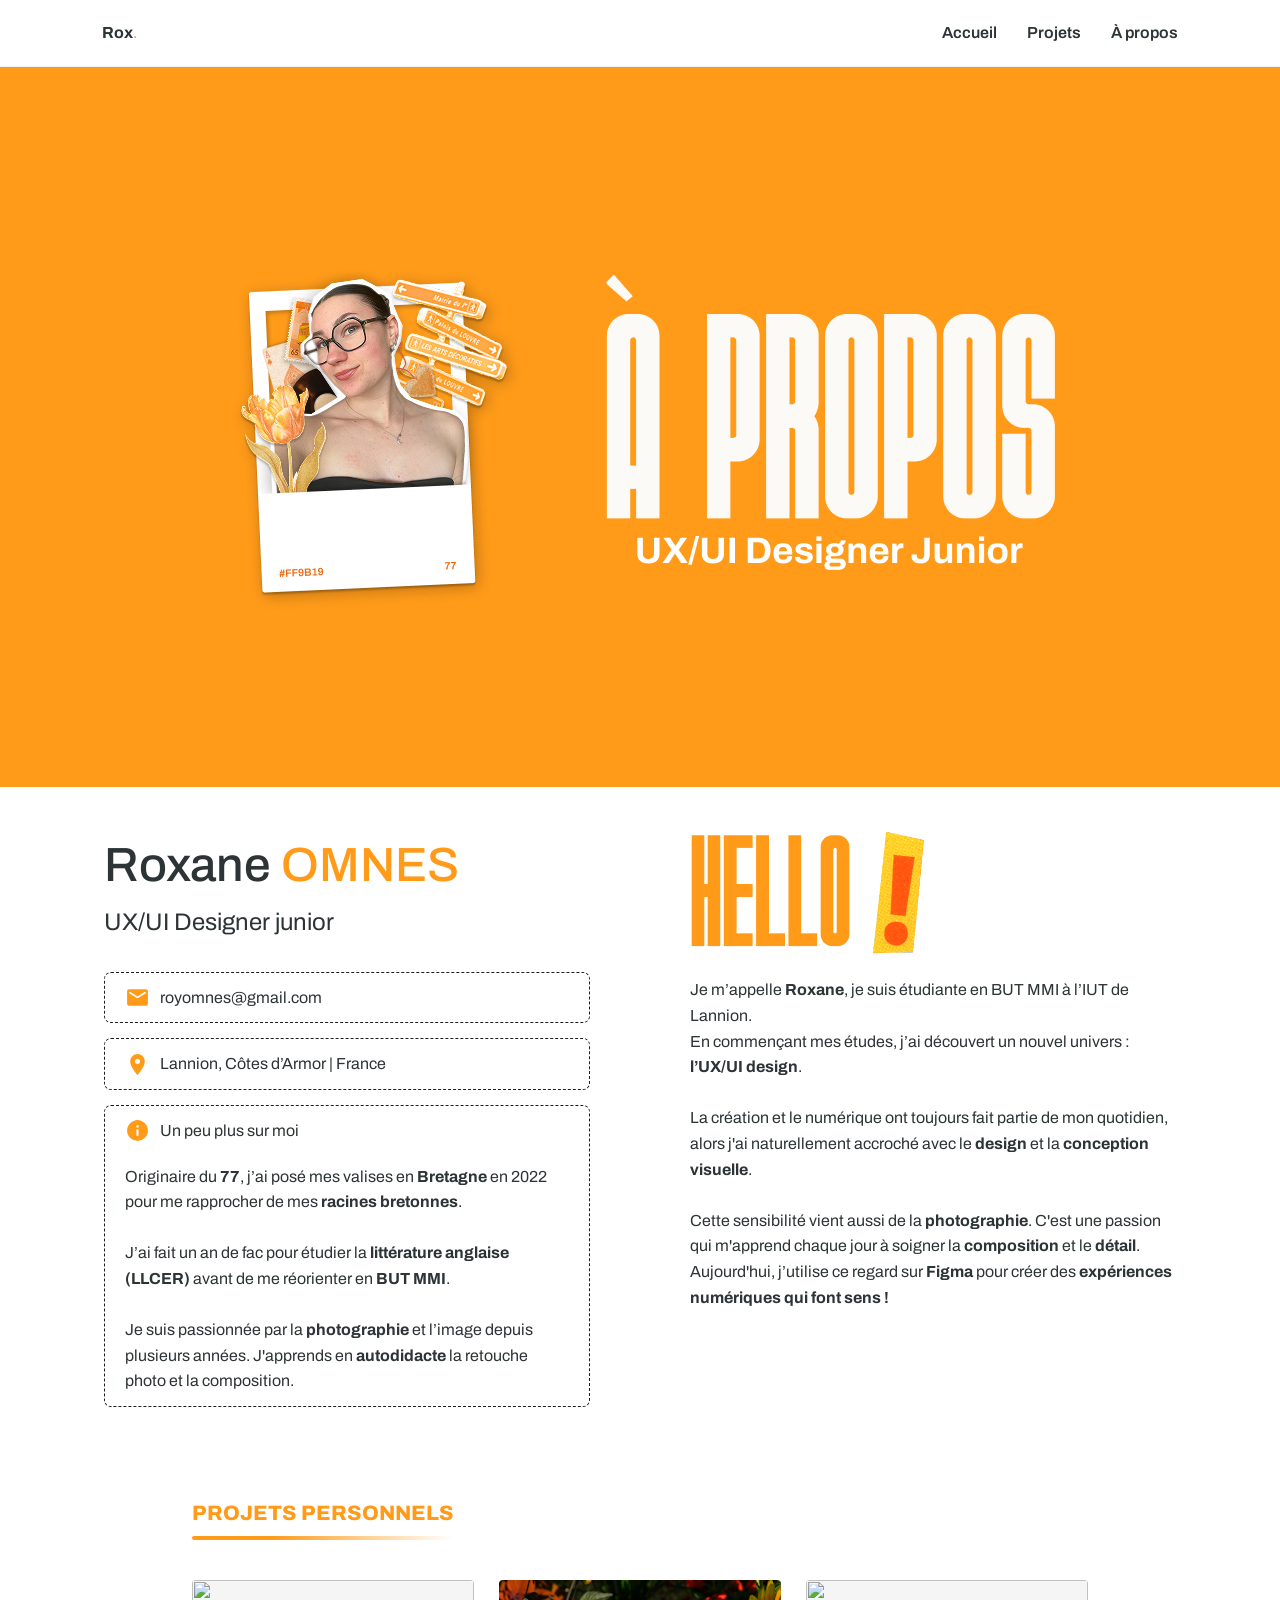
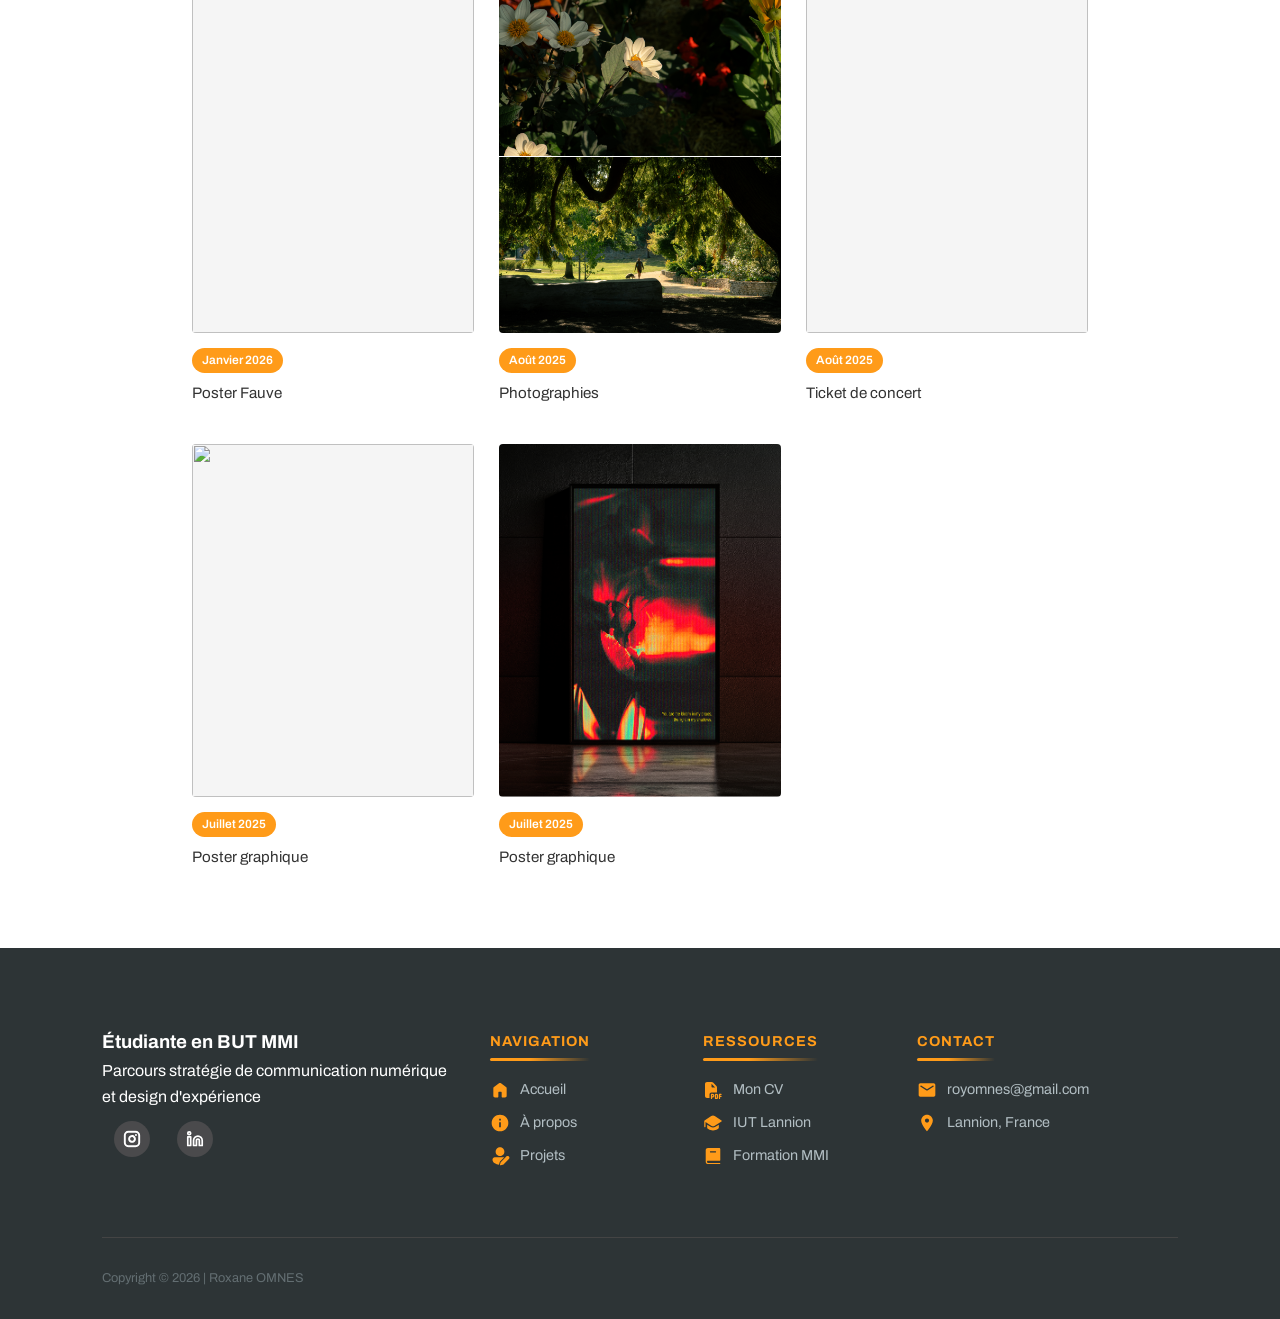
==== commit 3ac022bc: "Add files via upload" ====
--- a/a-propos.html
+++ b/a-propos.html
@@ -182,7 +182,7 @@
             <div class="footer-col">
                 <h4 class="footer-label">Ressources</h4>
                 <div class="footer-link-group">
-                    <a href="#"><img src="icons/icon_cv.svg" class="footer-icon"> Mon CV</a>
+                    <a href="images/CV_OMNES_Roxane.pdf" target="_blank"><img src="icons/icon_cv.svg" class="footer-icon"> Mon CV</a>
                     <a href="https://iut-lannion.univ-rennes.fr/"><img src="icons/icon_iut.svg" class="footer-icon"> IUT
                         Lannion</a>
                     <a
--- a/a-propos.css
+++ b/a-propos.css
@@ -5,7 +5,6 @@
     gap: 100px;
     max-width: 1200px;
 }
-
 
 .sidebar {
     flex: 1;
@@ -186,9 +185,7 @@
 
 /* --- RESPONSIVE À PROPOS (390px) --- */
 @media (max-width: 390px) {
-
     .title h2 {
-
         font-size: 1rem;
         font-weight: 800;
         position: relative;
@@ -196,93 +193,75 @@
         margin-bottom: 50px;
         text-transform: uppercase;
     }
-}
-
-/* 2. Sidebar et Titres */
-.sidebar {
-    width: 100%;
-}
-
-h1 {
-    font-size: 1.8rem;
-    /* Réduction du nom "Roxane OMNES" */
-    line-height: 1.1;
-}
-
-.job-title {
-    font-size: 1.1rem;
-    /* Réduction du titre du poste */
-    margin-bottom: 20px;
-}
-
-/* 3. Boîtes d'informations (Email, Localisation, etc.) */
-.info-boxes {
-    gap: 10px;
-}
-
-.box {
-    padding: 10px 15px;
-    /* Moins de rembourrage interne */
-    font-size: 0.85rem;
-    /* Police plus petite pour que l'email tienne */
-}
-
-.box-header span {
-    font-size: 0.8rem;
-    /* Titres à l'intérieur des boîtes */
-}
-
-.icon {
-    width: 20px;
-    /* Icônes plus petites */
-}
-
-/* 4. Section Contenu (Texte de présentation) */
-.container {
-    margin: 20px 10px;
-    display: block;
-    /* On repasse en block car plus besoin de flex sans sidebar */
-}
-
-/* 3. On force l'affichage 2 par 2 pour la galerie */
-.projects-gallery-grid {
-    display: flex;
-    flex-direction: column;
-}
-
-/* 4. Ajustement du contenu des projets pour le format miniature */
-.gallery-image-container {
-    aspect-ratio: 1 / 1;
-    /* Format carré pour que ce soit uniforme */
-    margin-bottom: 8px;
-}
-
-.gallery-item .year-badge {
-    display: none;
-}
-
-.gallery-description {
-    display: none;
-}
-
-.gallery-description {
-    font-size: 0.75rem;
-    /* Police plus petite pour ne pas prendre trop de place */
-    line-height: 1.2;
-    text-align: center;
-    /* Optionnel : centre le texte sous l'image */
-}
-
-/* 5. Réduction du titre de la section */
-.title-presentation {
-    font-size: 1.2rem;
-    margin-bottom: 20px;
-    text-align: center;
-}
-
-.sidebar {
-    display: none;
-}
+
+    /* 2. Sidebar et Titres */
+    .sidebar {
+        width: 100%;
+        display: none; /* Already hidden in 768px, but keeping for consistency */
+    }
+
+    h1 {
+        font-size: 1.8rem;
+        line-height: 1.1;
+    }
+
+    .job-title {
+        font-size: 1.1rem;
+        margin-bottom: 20px;
+    }
+
+    /* 3. Boîtes d'informations */
+    .info-boxes {
+        gap: 10px;
+    }
+
+    .box {
+        padding: 10px 15px;
+        font-size: 0.85rem;
+    }
+
+    .box-header span {
+        font-size: 0.8rem;
+    }
+
+    .icon {
+        width: 20px;
+    }
+
+    /* 4. Section Contenu (Texte de présentation) */
+    .container {
+        margin: 20px auto;
+        display: flex;
+        flex-direction: column;
+        align-items: center;
+        gap: 20px;
+    }
+
+    /* 3. On force l'affichage en colonne pour la galerie */
+    .projects-gallery-grid {
+        display: flex;
+        flex-direction: column;
+        gap: 20px;
+    }
+
+    .gallery-image-container {
+        aspect-ratio: 1 / 1;
+        margin-bottom: 8px;
+    }
+
+    .gallery-item .year-badge,
+    .gallery-description {
+        display: none;
+    }
+
+    .title-presentation {
+        font-size: 1.2rem;
+        margin-bottom: 20px;
+        text-align: center;
+    }
+}
+
+
 /* --- MODAL STYLES --- */
 .modal {
     display: none;
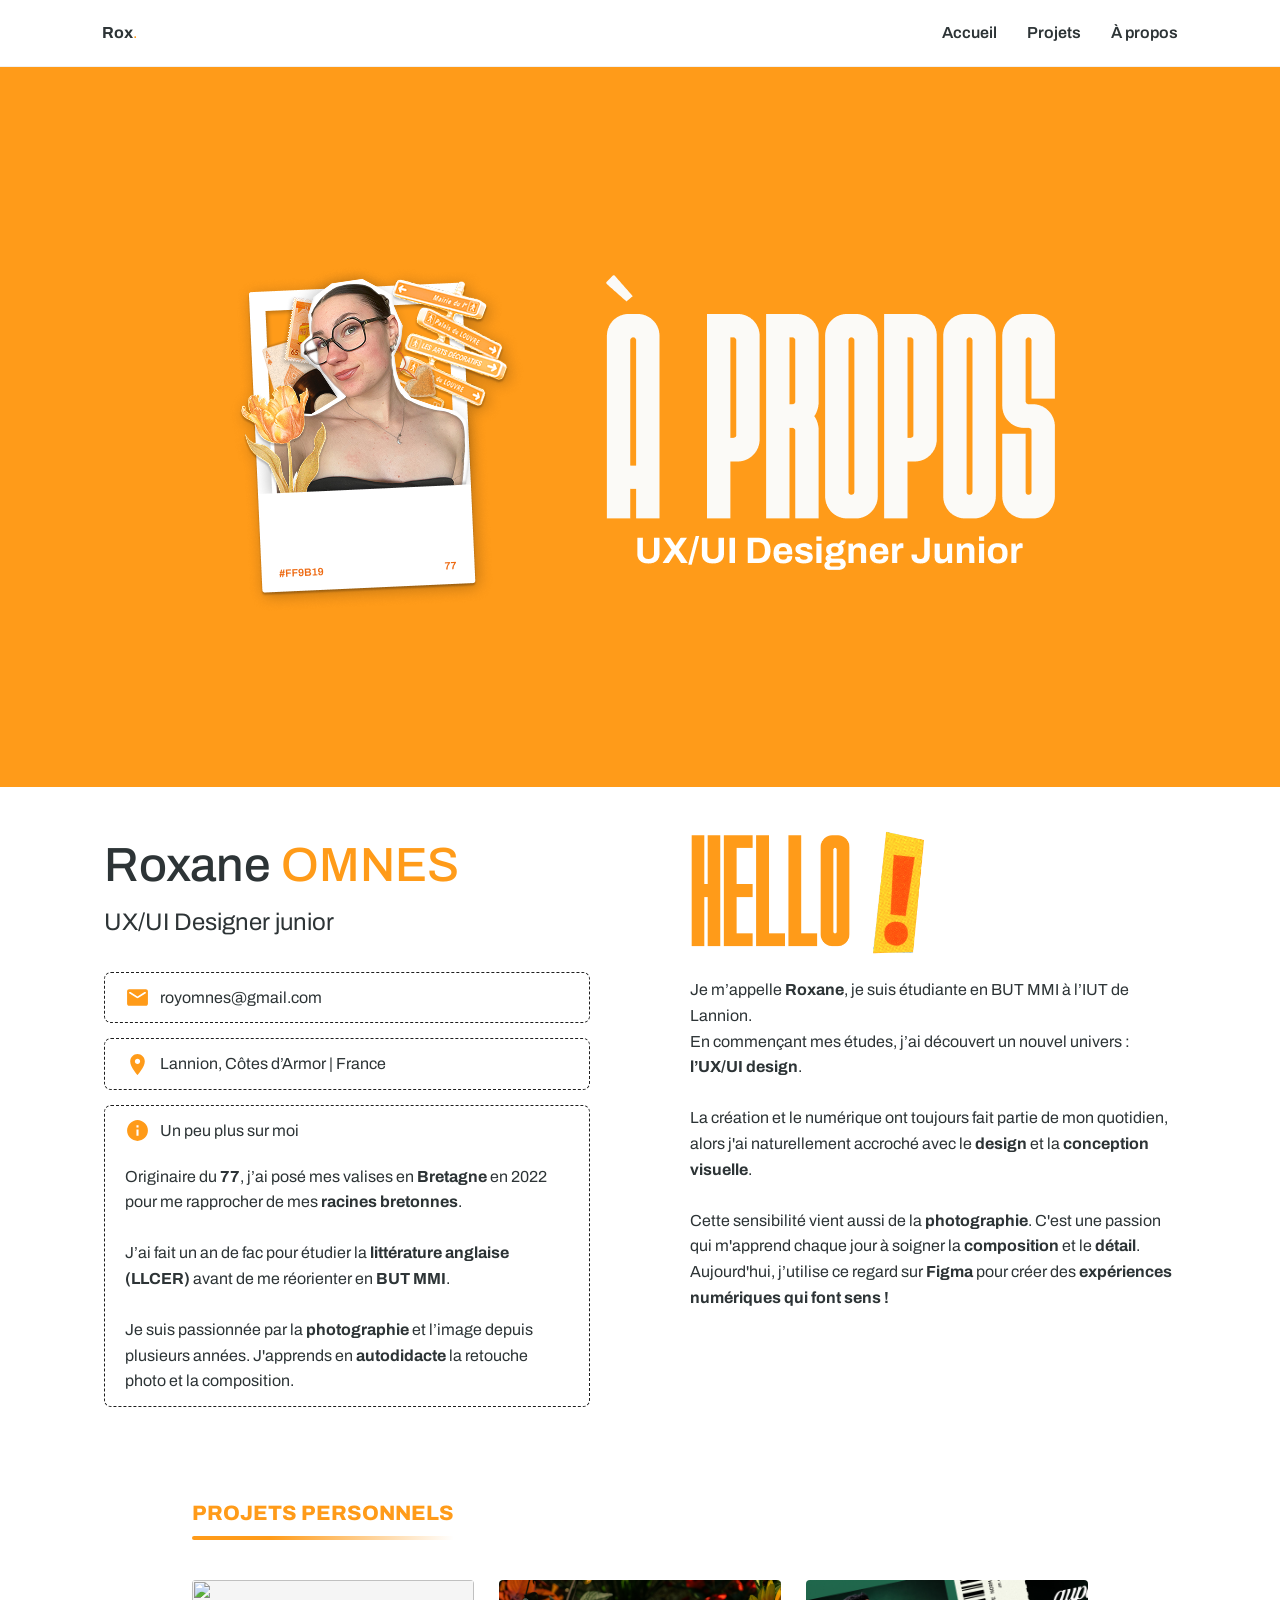
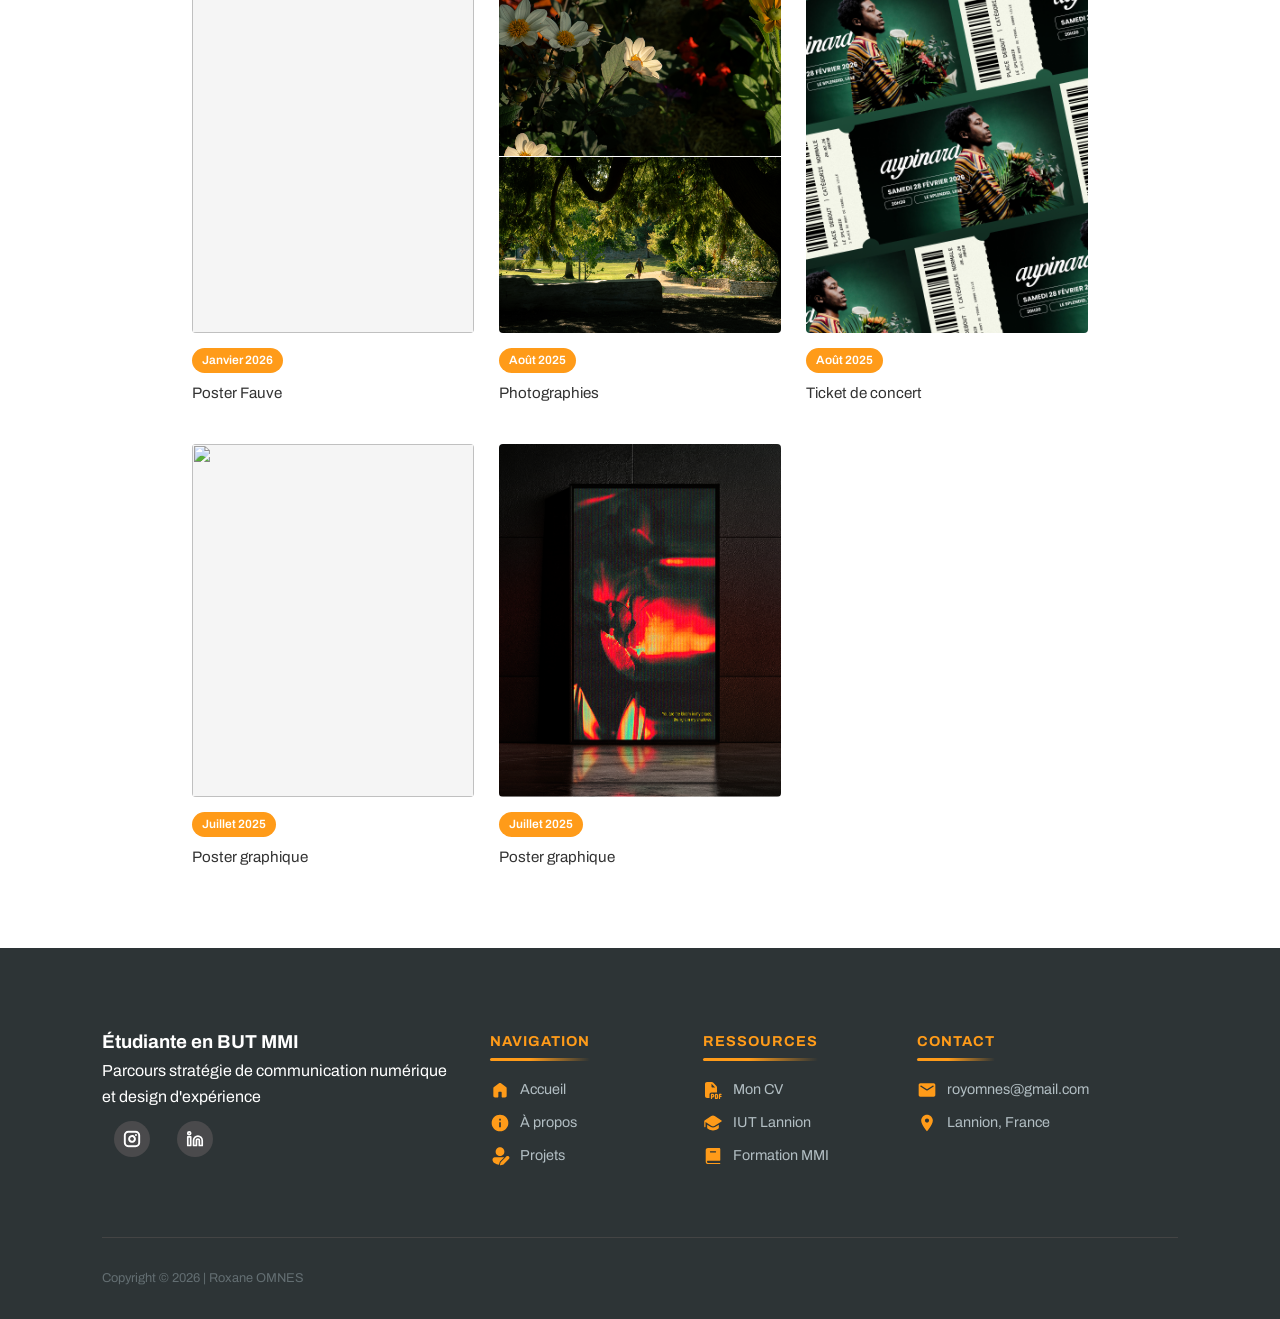
==== commit 6352187c: "Update cv a-propos.html" ====
--- a/a-propos.html
+++ b/a-propos.html
@@ -182,7 +182,7 @@
             <div class="footer-col">
                 <h4 class="footer-label">Ressources</h4>
                 <div class="footer-link-group">
-                    <a href="images/CV_OMNES_Roxane.pdf" target="_blank"><img src="icons/icon_cv.svg" class="footer-icon"> Mon CV</a>
+                    <a href="images/CV_OMNES_Roxane_UXUI.pdf" target="_blank"><img src="icons/icon_cv.svg" class="footer-icon"> Mon CV</a>
                     <a href="https://iut-lannion.univ-rennes.fr/"><img src="icons/icon_iut.svg" class="footer-icon"> IUT
                         Lannion</a>
                     <a
@@ -217,4 +217,4 @@
 
     <script src="script.js"></script>
 </body>
-</body>+</body>
